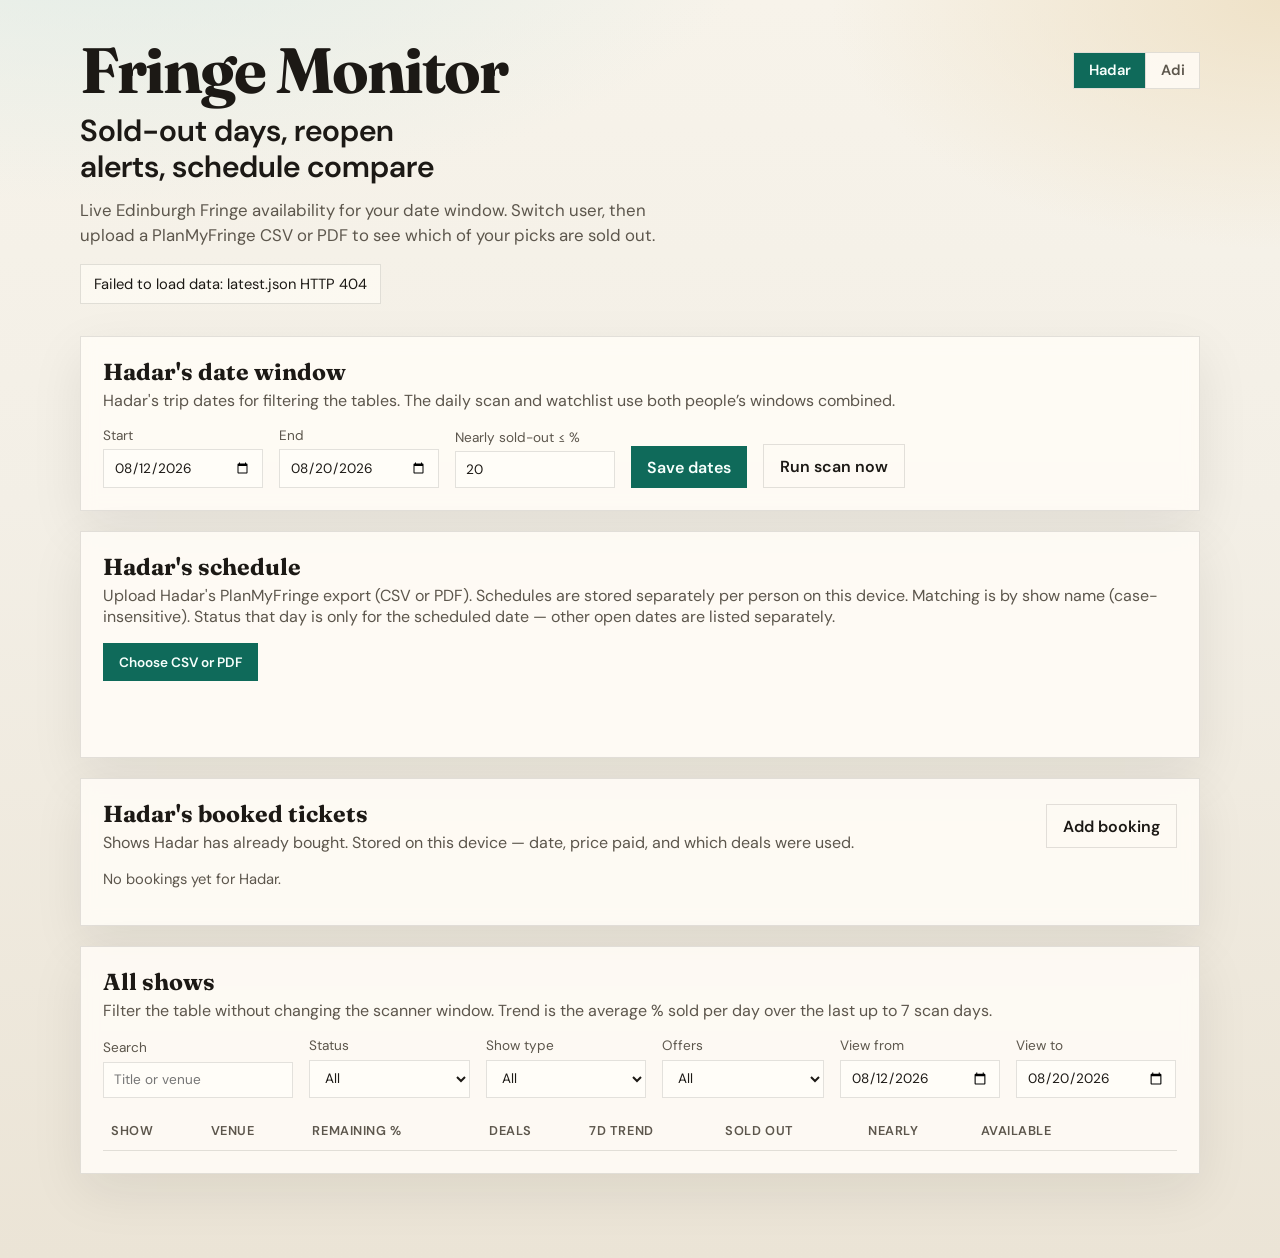
==== frontend/index.html @ 02b93731 "Support PlanMyFringe PDF schedule upload alongside CSV The schedule compare section now accepts the " ====
<!DOCTYPE html>
<html lang="en">
  <head>
    <meta charset="utf-8" />
    <meta name="viewport" content="width=device-width, initial-scale=1" />
    <title>Fringe Monitor</title>
    <link rel="preconnect" href="https://fonts.googleapis.com" />
    <link rel="preconnect" href="https://fonts.gstatic.com" crossorigin />
    <link
      href="https://fonts.googleapis.com/css2?family=DM+Sans:ital,opsz,wght@0,9..40,400;0,9..40,600;0,9..40,700;1,9..40,400&family=Fraunces:opsz,wght@9..144,600;9..144,700&display=swap"
      rel="stylesheet"
    />
    <link rel="stylesheet" href="./styles.css" />
    <script src="./config.js"></script>
  </head>
  <body>
    <div class="page">
      <header class="hero">
        <div class="hero-top">
          <p class="brand">Fringe Monitor</p>
          <div class="user-switcher" role="group" aria-label="Active user">
            <button type="button" class="user-btn" data-user="hadar" aria-pressed="true">Hadar</button>
            <button type="button" class="user-btn" data-user="adi" aria-pressed="false">Adi</button>
          </div>
        </div>
        <h1>Sold-out days, reopen alerts, schedule compare</h1>
        <p class="lede">
          Live Edinburgh Fringe availability for your date window. Switch user, then upload a PlanMyFringe CSV or PDF to see which of your picks are sold out.
        </p>
        <div class="meta" id="meta">Loading latest scan…</div>
      </header>

      <section class="panel" aria-labelledby="dates-heading">
        <div class="panel-head">
          <h2 id="dates-heading">Date window</h2>
          <p id="dates-lede">Your personal trip dates for filtering. The daily scan covers both people’s windows combined.</p>
        </div>
        <form id="config-form" class="config-form">
          <label>
            Start
            <input type="date" id="start-date" required />
          </label>
          <label>
            End
            <input type="date" id="end-date" required />
          </label>
          <label>
            Nearly sold-out ≤ %
            <input type="number" id="nearly-threshold" min="1" max="100" value="20" />
          </label>
          <button type="submit">Save dates</button>
          <button type="button" id="run-scan-btn" class="btn-secondary">Run scan now</button>
          <span id="config-status" class="status" role="status"></span>
          <span id="scan-status" class="status" role="status"></span>
        </form>
      </section>

      <dialog id="scan-confirm" class="confirm-dialog">
        <form method="dialog" class="confirm-dialog-form">
          <h3>Run a full scan?</h3>
          <p>
            This kicks off a full programme scan on AWS (~a few minutes, thousands of shows).
            It costs real money (Lambda + API usage). Don’t run it unless you need fresh data
            before the next daily scan.
          </p>
          <label class="confirm-check">
            <input type="checkbox" id="scan-cost-ack" />
            I understand this will cost money to run
          </label>
          <div class="confirm-actions">
            <button type="submit" value="cancel" class="btn-secondary">Cancel</button>
            <button type="submit" value="confirm" id="scan-confirm-ok" disabled>Run scan</button>
          </div>
        </form>
      </dialog>

      <section class="panel" aria-labelledby="compare-heading">
        <div class="panel-head">
          <h2 id="compare-heading">Compare schedule</h2>
          <p id="compare-lede">Upload a PlanMyFringe export — CSV or PDF. Each person keeps their own schedule on this device. Matching is by show name (case-insensitive). Status that day is only for your scheduled date — other open dates are listed separately.</p>
        </div>
        <label class="file-label">
          <input type="file" id="csv-input" accept=".csv,.pdf,text/csv,application/pdf" />
          Choose CSV or PDF
        </label>
        <div id="csv-status" class="status"></div>
        <div id="compare-summary" class="status"></div>
        <div class="table-wrap">
          <table id="compare-table" hidden>
            <thead>
              <tr>
                <th>Date</th>
                <th>Show</th>
                <th>Status that day</th>
                <th>Remaining</th>
                <th>Deals</th>
                <th>Sold out</th>
                <th>Nearly</th>
                <th>Available</th>
                <th>Link</th>
                <th></th>
              </tr>
            </thead>
            <tbody></tbody>
          </table>
        </div>
      </section>

      <section class="panel" aria-labelledby="booked-heading">
        <div class="panel-head">
          <div class="panel-head-row">
            <div>
              <h2 id="booked-heading">Booked tickets</h2>
              <p id="booked-lede">Shows you’ve already bought. Stored on this device per person — date, price paid, and which deals you used.</p>
            </div>
            <button type="button" id="add-booking-btn" class="btn-secondary">Add booking</button>
          </div>
        </div>
        <div id="booked-summary" class="status"></div>
        <div class="table-wrap">
          <table id="booked-table" hidden>
            <thead>
              <tr>
                <th>Date</th>
                <th>Show</th>
                <th>Price</th>
                <th>Deals used</th>
                <th></th>
              </tr>
            </thead>
            <tbody></tbody>
          </table>
        </div>
      </section>

      <dialog id="booking-dialog" class="confirm-dialog booking-dialog">
        <form method="dialog" id="booking-form" class="confirm-dialog-form">
          <h3 id="booking-dialog-title">Book a show</h3>
          <input type="hidden" id="booking-id" value="" />
          <label>
            Show
            <input type="text" id="booking-show" list="booking-show-list" required placeholder="Show title" autocomplete="off" />
            <datalist id="booking-show-list"></datalist>
          </label>
          <label>
            Date
            <input type="date" id="booking-date" required />
          </label>
          <label>
            Price paid (£)
            <input type="number" id="booking-price" min="0" step="0.01" required placeholder="0.00" />
          </label>
          <fieldset class="deal-fieldset">
            <legend>Deals used</legend>
            <div id="booking-deals" class="deal-checks"></div>
            <p class="field-hint">Tick any deals you used for this booking. Options update when you pick a show and date.</p>
          </fieldset>
          <label>
            Notes <span class="optional">(optional)</span>
            <input type="text" id="booking-notes" placeholder="e.g. 2 tickets, stalls" />
          </label>
          <div class="confirm-actions">
            <button type="submit" value="cancel" formnovalidate class="btn-secondary">Cancel</button>
            <button type="submit" value="save" id="booking-save">Save booking</button>
          </div>
        </form>
      </dialog>

      <section class="panel" aria-labelledby="shows-heading">
        <div class="panel-head">
          <h2 id="shows-heading">All shows</h2>
          <p>Filter the table without changing the scanner window. Trend is the average % sold per day over the last up to 7 scan days.</p>
        </div>
        <div class="filters">
          <label>
            Search
            <input type="search" id="show-search" placeholder="Title or venue" />
          </label>
          <label>
            Status
            <select id="status-filter">
              <option value="all">All</option>
              <option value="sold_out">Any sold out</option>
              <option value="nearly_sold_out">Any over 75% sold</option>
              <option value="available">Fully available</option>
            </select>
          </label>
          <label>
            Show type
            <select id="genre-filter">
              <option value="all">All</option>
            </select>
          </label>
          <label>
            Offers
            <select id="offer-filter">
              <option value="all">All</option>
              <option value="any">Any offer</option>
              <option value="fringe-friends">Fringe Friends (1+1)</option>
              <option value="love-the-fringe">Love the Fringe</option>
              <option value="2for1">2 for 1</option>
              <option value="20-OFF">20% OFF</option>
              <option value="5-ticket">£5 Ticket</option>
              <option value="8-ticket">£8 Ticket</option>
              <option value="50-off">50% OFF</option>
            </select>
          </label>
          <label>
            View from
            <input type="date" id="view-start" />
          </label>
          <label>
            View to
            <input type="date" id="view-end" />
          </label>
        </div>
        <div class="table-wrap">
          <table id="shows-table">
            <thead>
              <tr>
                <th>Show</th>
                <th>Venue</th>
                <th>Remaining %</th>
                <th title="Ticket deals on each date (Fringe Friends, Love the Fringe, 2 for 1, …)">Deals</th>
                <th title="Average daily % sold over the last up to 7 scan days">7d trend</th>
                <th>Sold out</th>
                <th>Nearly</th>
                <th>Available</th>
                <th></th>
                <th></th>
              </tr>
            </thead>
            <tbody></tbody>
          </table>
        </div>
      </section>
    </div>
    <script src="./app.js"></script>
  </body>
</html>
---- frontend/styles.css ----
:root {
  --ink: #1c1915;
  --muted: #5c564c;
  --paper: #f3efe6;
  --panel: rgba(255, 252, 246, 0.88);
  --line: rgba(28, 25, 21, 0.12);
  --accent: #0f6a5a;
  --accent-soft: #d7efe9;
  --warn: #8a4b12;
  --danger: #8b2430;
  --danger-soft: #f5d7db;
  --ok: #1f6b3a;
  --shadow: 0 18px 50px rgba(28, 25, 21, 0.08);
  --font-display: "Fraunces", Georgia, serif;
  --font-body: "DM Sans", sans-serif;
}

* {
  box-sizing: border-box;
}

body {
  margin: 0;
  color: var(--ink);
  font-family: var(--font-body);
  background:
    radial-gradient(1200px 600px at 10% -10%, #dfece7 0%, transparent 55%),
    radial-gradient(900px 500px at 100% 0%, #efe2c8 0%, transparent 50%),
    linear-gradient(180deg, #f7f3ea 0%, var(--paper) 40%, #ebe4d6 100%);
  min-height: 100vh;
}

.page {
  width: min(1120px, calc(100% - 2rem));
  margin: 0 auto;
  padding: 2.5rem 0 4rem;
}

.hero {
  margin-bottom: 2rem;
}

.hero-top {
  display: flex;
  flex-wrap: wrap;
  align-items: flex-start;
  justify-content: space-between;
  gap: 0.85rem 1.25rem;
  margin-bottom: 0.75rem;
}

.brand {
  margin: 0;
  font-family: var(--font-display);
  font-size: clamp(2.4rem, 6vw, 4rem);
  font-weight: 700;
  letter-spacing: -0.03em;
  line-height: 0.95;
}

.user-switcher {
  display: inline-flex;
  border: 1px solid var(--line);
  background: rgba(255, 252, 246, 0.85);
  align-self: center;
}

.user-btn {
  appearance: none;
  border: none;
  background: transparent;
  color: var(--muted);
  padding: 0.45rem 0.9rem;
  cursor: pointer;
  font-weight: 600;
  font-size: 0.92rem;
}

.user-btn + .user-btn {
  border-left: 1px solid var(--line);
}

.user-btn:hover {
  filter: none;
  color: var(--ink);
  background: rgba(15, 106, 90, 0.06);
}

.user-btn[aria-pressed="true"] {
  background: var(--accent);
  color: #f7fffc;
}

.user-btn[aria-pressed="true"]:hover {
  filter: brightness(1.05);
  color: #f7fffc;
}

.hero h1 {
  margin: 0 0 0.75rem;
  max-width: 18ch;
  font-size: clamp(1.35rem, 2.6vw, 1.9rem);
  font-weight: 600;
  line-height: 1.2;
}

.lede {
  margin: 0 0 1rem;
  max-width: 52ch;
  color: var(--muted);
  font-size: 1.05rem;
  line-height: 1.5;
}

.meta {
  display: inline-flex;
  gap: 0.75rem;
  flex-wrap: wrap;
  padding: 0.55rem 0.8rem;
  border: 1px solid var(--line);
  background: rgba(255, 252, 246, 0.7);
  font-size: 0.92rem;
}

.panel {
  background: var(--panel);
  border: 1px solid var(--line);
  box-shadow: var(--shadow);
  padding: 1.25rem 1.35rem 1.4rem;
  margin-bottom: 1.25rem;
  backdrop-filter: blur(8px);
}

.panel-head h2 {
  margin: 0 0 0.25rem;
  font-family: var(--font-display);
  font-size: 1.45rem;
}

.panel-head p {
  margin: 0 0 1rem;
  color: var(--muted);
}

.panel-head-row {
  display: flex;
  flex-wrap: wrap;
  align-items: flex-start;
  justify-content: space-between;
  gap: 0.75rem 1rem;
  margin-bottom: 1rem;
}

.panel-head-row .panel-head,
.panel-head-row > div {
  min-width: 0;
  flex: 1 1 16rem;
}

.panel-head-row > button {
  flex: 0 0 auto;
  align-self: center;
}

.panel-head-row p {
  margin-bottom: 0;
}

.config-form,
.filters {
  display: flex;
  flex-wrap: wrap;
  gap: 0.85rem 1rem;
  align-items: end;
}

label {
  display: grid;
  gap: 0.35rem;
  font-size: 0.85rem;
  color: var(--muted);
}

input,
select,
button {
  font: inherit;
}

input,
select {
  min-width: 10rem;
  padding: 0.55rem 0.65rem;
  border: 1px solid var(--line);
  background: #fffdf8;
  color: var(--ink);
}

button,
.file-label {
  appearance: none;
  border: none;
  background: var(--accent);
  color: #f7fffc;
  padding: 0.65rem 1rem;
  cursor: pointer;
  font-weight: 600;
}

button:hover,
.file-label:hover {
  filter: brightness(1.05);
}

button:disabled,
button:disabled:hover {
  opacity: 0.45;
  filter: none;
  cursor: not-allowed;
}

.btn-secondary {
  background: transparent;
  color: var(--ink);
  border: 1px solid var(--line);
}

.btn-secondary:hover {
  filter: none;
  background: rgba(15, 106, 90, 0.08);
}

.confirm-dialog {
  border: 1px solid var(--line);
  background: #fffdf8;
  color: var(--ink);
  padding: 0;
  max-width: min(28rem, calc(100vw - 2rem));
  box-shadow: var(--shadow);
}

.confirm-dialog::backdrop {
  background: rgba(28, 25, 21, 0.45);
}

.confirm-dialog-form {
  display: grid;
  gap: 0.85rem;
  padding: 1.25rem 1.35rem 1.35rem;
}

.confirm-dialog h3 {
  margin: 0;
  font-family: var(--font-display);
  font-size: 1.35rem;
}

.confirm-dialog p {
  margin: 0;
  color: var(--muted);
  line-height: 1.45;
}

.confirm-check {
  display: flex;
  align-items: flex-start;
  gap: 0.55rem;
  color: var(--ink);
  font-size: 0.95rem;
}

.confirm-check input {
  min-width: 0;
  width: auto;
  margin-top: 0.2rem;
}

.confirm-actions {
  display: flex;
  flex-wrap: wrap;
  gap: 0.65rem;
  justify-content: flex-end;
  margin-top: 0.25rem;
}

.booking-dialog {
  max-width: min(26rem, calc(100vw - 2rem));
}

.booking-dialog .confirm-dialog-form {
  gap: 0.75rem;
}

.booking-dialog label {
  width: 100%;
}

.booking-dialog input[type="text"],
.booking-dialog input[type="date"],
.booking-dialog input[type="number"] {
  width: 100%;
  min-width: 0;
}

.optional {
  font-weight: 400;
  color: var(--muted);
}

.deal-fieldset {
  margin: 0;
  padding: 0.65rem 0.75rem 0.75rem;
  border: 1px solid var(--line);
  background: rgba(255, 253, 248, 0.6);
}

.deal-fieldset legend {
  padding: 0 0.25rem;
  font-size: 0.85rem;
  color: var(--muted);
}

.deal-checks {
  display: flex;
  flex-wrap: wrap;
  gap: 0.45rem 0.75rem;
}

.deal-check {
  display: inline-flex;
  align-items: center;
  gap: 0.35rem;
  margin: 0;
  color: var(--ink);
  font-size: 0.9rem;
  cursor: pointer;
}

.deal-check input {
  min-width: 0;
  width: auto;
  margin: 0;
}

.field-hint {
  margin: 0.55rem 0 0;
  color: var(--muted);
  font-size: 0.82rem;
  line-height: 1.35;
}

.btn-link {
  appearance: none;
  border: none;
  background: transparent;
  color: var(--accent);
  padding: 0;
  margin: 0;
  cursor: pointer;
  font: inherit;
  font-weight: 600;
  text-decoration: underline;
  text-underline-offset: 0.12em;
}

.btn-link:hover {
  filter: brightness(0.9);
}

.btn-link.danger {
  color: var(--danger);
}

.btn-row {
  display: inline-flex;
  flex-wrap: wrap;
  gap: 0.55rem 0.75rem;
  align-items: center;
}

.pill.booked {
  background: #e4ebe8;
  color: var(--accent);
}

.booked-price {
  font-variant-numeric: tabular-nums;
  font-weight: 600;
  white-space: nowrap;
}

.booked-empty {
  color: var(--muted);
  font-size: 0.92rem;
}

.file-label {
  display: inline-block;
  width: fit-content;
}

.file-label input {
  display: none;
}

.status {
  min-height: 1.25rem;
  color: var(--muted);
  font-size: 0.92rem;
  align-self: center;
}

.table-wrap {
  overflow-x: auto;
  margin-top: 0.85rem;
}

table {
  width: 100%;
  border-collapse: collapse;
  font-size: 0.92rem;
}

th,
td {
  text-align: left;
  padding: 0.65rem 0.55rem;
  border-bottom: 1px solid var(--line);
  vertical-align: top;
}

th {
  color: var(--muted);
  font-weight: 600;
  font-size: 0.8rem;
  text-transform: uppercase;
  letter-spacing: 0.04em;
}

a {
  color: var(--accent);
}

.pill {
  display: inline-block;
  padding: 0.15rem 0.45rem;
  font-size: 0.8rem;
  font-weight: 600;
}

.pill.sold_out {
  background: var(--danger-soft);
  color: var(--danger);
}

.pill.nearly_sold_out {
  background: #f3e2c8;
  color: var(--warn);
}

.pill.available {
  background: var(--accent-soft);
  color: var(--ok);
}

.pill.unknown {
  background: #ece7dc;
  color: var(--muted);
}

.dates {
  max-width: 18rem;
  color: var(--muted);
  font-size: 0.85rem;
}

.remaining {
  max-width: 22rem;
  font-size: 0.82rem;
  line-height: 1.55;
}

.rem {
  display: inline-block;
  margin: 0 0.35rem 0.25rem 0;
  padding: 0.1rem 0.4rem;
  white-space: nowrap;
  font-variant-numeric: tabular-nums;
  font-weight: 600;
}

.rem.sold_out {
  background: var(--danger-soft);
  color: var(--danger);
}

.rem.nearly_sold_out {
  background: #f3e2c8;
  color: var(--warn);
}

.rem.available {
  background: var(--accent-soft);
  color: var(--ok);
}

.rem.unknown {
  background: #ece7dc;
  color: var(--muted);
}

.rem .rem-count {
  margin-left: 0.2rem;
  font-size: 0.78em;
  font-weight: 700;
  opacity: 0.75;
}

.deals {
  max-width: 18rem;
  font-size: 0.82rem;
  line-height: 1.55;
}

.deal {
  display: inline-flex;
  align-items: center;
  flex-wrap: wrap;
  gap: 0.2rem;
  margin: 0 0.35rem 0.25rem 0;
  padding: 0.1rem 0.35rem;
  background: rgba(15, 106, 90, 0.08);
  border: 1px solid rgba(15, 106, 90, 0.18);
  white-space: nowrap;
}

.deal-date {
  font-weight: 600;
  font-variant-numeric: tabular-nums;
  color: var(--ink);
}

.deal-tag {
  font-size: 0.78em;
  font-weight: 700;
  letter-spacing: 0.02em;
  color: var(--accent);
}

.rem-group {
  display: inline-block;
  vertical-align: top;
  margin: 0 0.35rem 0.25rem 0;
}

.rem-group > summary {
  display: inline-block;
  margin: 0;
  list-style: none;
  cursor: pointer;
  user-select: none;
}

.rem-group > summary::-webkit-details-marker {
  display: none;
}

.rem-group > summary::after {
  content: "▾";
  margin-left: 0.25rem;
  font-size: 0.7em;
  opacity: 0.65;
}

.rem-group[open] > summary::after {
  content: "▴";
}

.rem-perfs {
  display: flex;
  flex-direction: column;
  align-items: flex-start;
  gap: 0.15rem;
  margin: 0.25rem 0 0.35rem;
  padding-left: 0.15rem;
}

.rem-perfs .rem {
  margin: 0;
}

.th-hint {
  font-weight: 500;
  color: var(--muted);
  font-size: 0.85em;
}

.trend-cell {
  white-space: nowrap;
  font-variant-numeric: tabular-nums;
}

.trend {
  display: inline-flex;
  align-items: center;
  gap: 0.35rem;
  font-size: 0.85rem;
  font-weight: 600;
}

.trend.muted {
  color: var(--muted);
  font-weight: 500;
}

.trend.up {
  color: var(--danger);
}

.trend.down {
  color: var(--ok);
}

.trend.flat {
  color: var(--muted);
}

.trend-spark {
  display: block;
  flex: 0 0 auto;
}

.trend-val {
  white-space: nowrap;
}

@media (max-width: 720px) {
  .page {
    width: min(100% - 1.25rem, 1120px);
    padding-top: 1.5rem;
  }

  input,
  select {
    min-width: 0;
    width: 100%;
  }

  .config-form label,
  .filters label {
    width: 100%;
  }
}
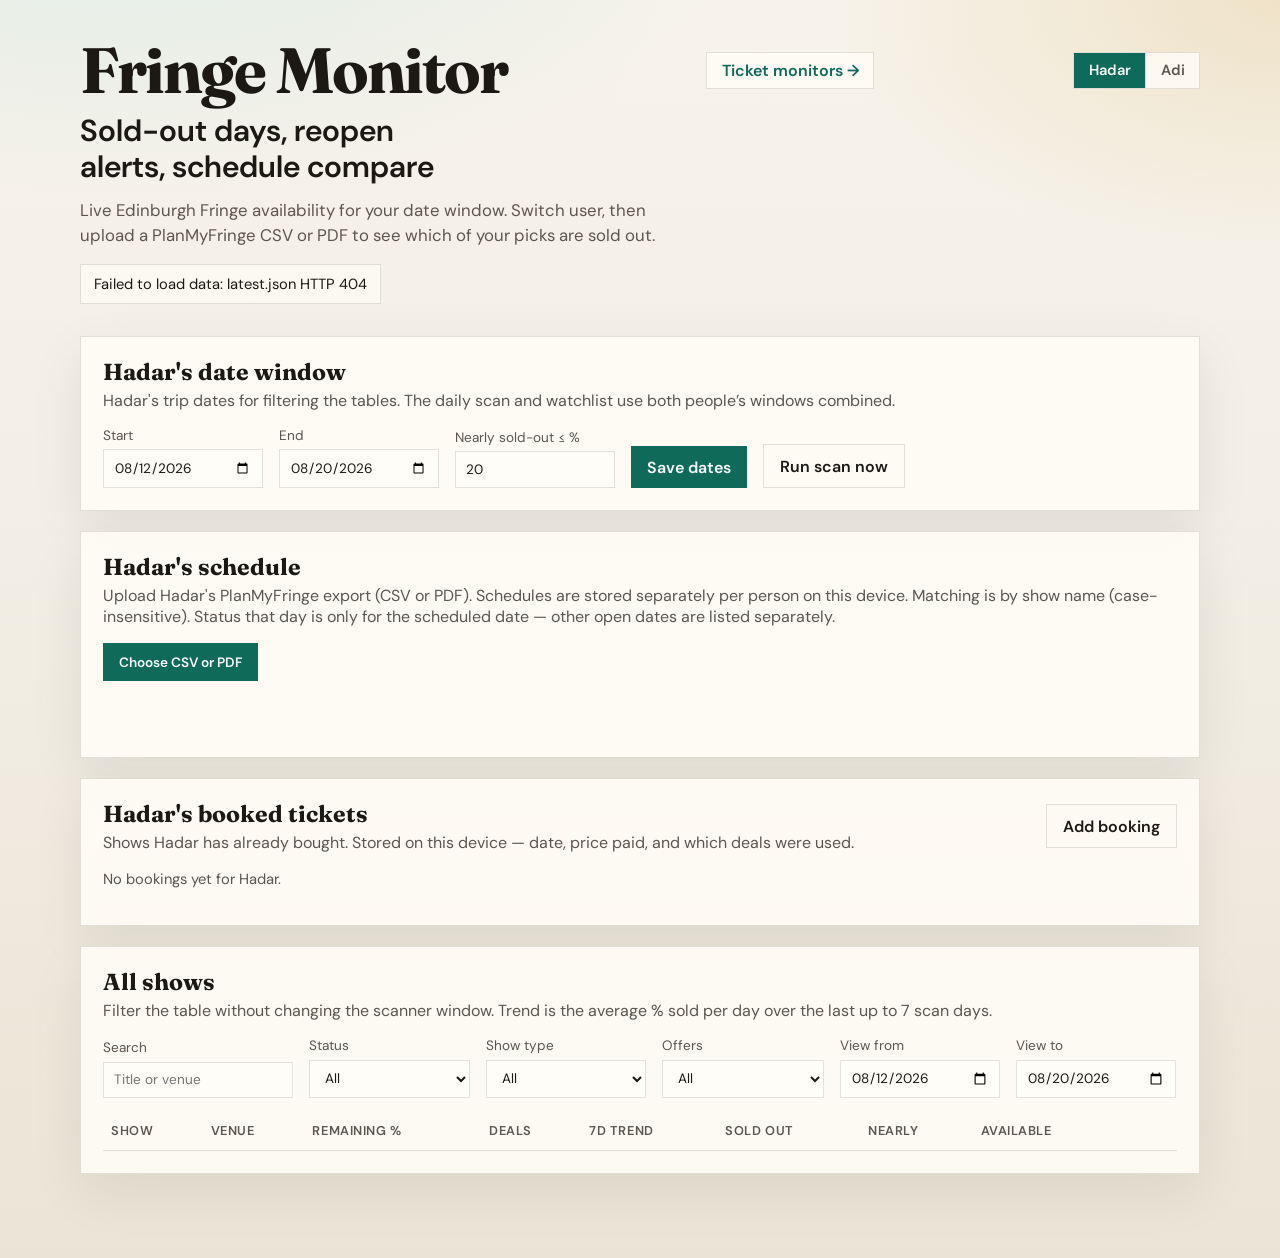
==== commit 5736daee: "Add show monitors: date-range availability alerts + optional basket hold - fringe_lib/monitors.py: M" ====
--- a/frontend/index.html
+++ b/frontend/index.html
@@ -18,6 +18,7 @@
       <header class="hero">
         <div class="hero-top">
           <p class="brand">Fringe Monitor</p>
+          <a class="back-link" href="./monitors.html">Ticket monitors →</a>
           <div class="user-switcher" role="group" aria-label="Active user">
             <button type="button" class="user-btn" data-user="hadar" aria-pressed="true">Hadar</button>
             <button type="button" class="user-btn" data-user="adi" aria-pressed="false">Adi</button>
--- a/frontend/styles.css
+++ b/frontend/styles.css
@@ -651,3 +651,43 @@
     width: 100%;
   }
 }
+
+/* Ticket monitors page */
+.back-link {
+  align-self: center;
+  color: var(--accent);
+  font-weight: 600;
+  text-decoration: none;
+  border: 1px solid var(--line);
+  background: rgba(255, 252, 246, 0.85);
+  padding: 0.45rem 0.9rem;
+}
+
+.back-link:hover {
+  background: rgba(15, 106, 90, 0.06);
+}
+
+.creds-banner {
+  border: 1px solid var(--warn);
+  background: #f3e2c8;
+  color: var(--warn);
+  padding: 0.7rem 0.9rem;
+  margin-bottom: 1.25rem;
+  font-size: 0.95rem;
+}
+
+.monitor-show-label {
+  min-width: 18rem;
+  flex: 1 1 18rem;
+}
+
+.hold-check {
+  flex-direction: row !important;
+  align-items: center;
+  gap: 0.45rem;
+  font-weight: 600;
+}
+
+.monitor-paused {
+  opacity: 0.55;
+}
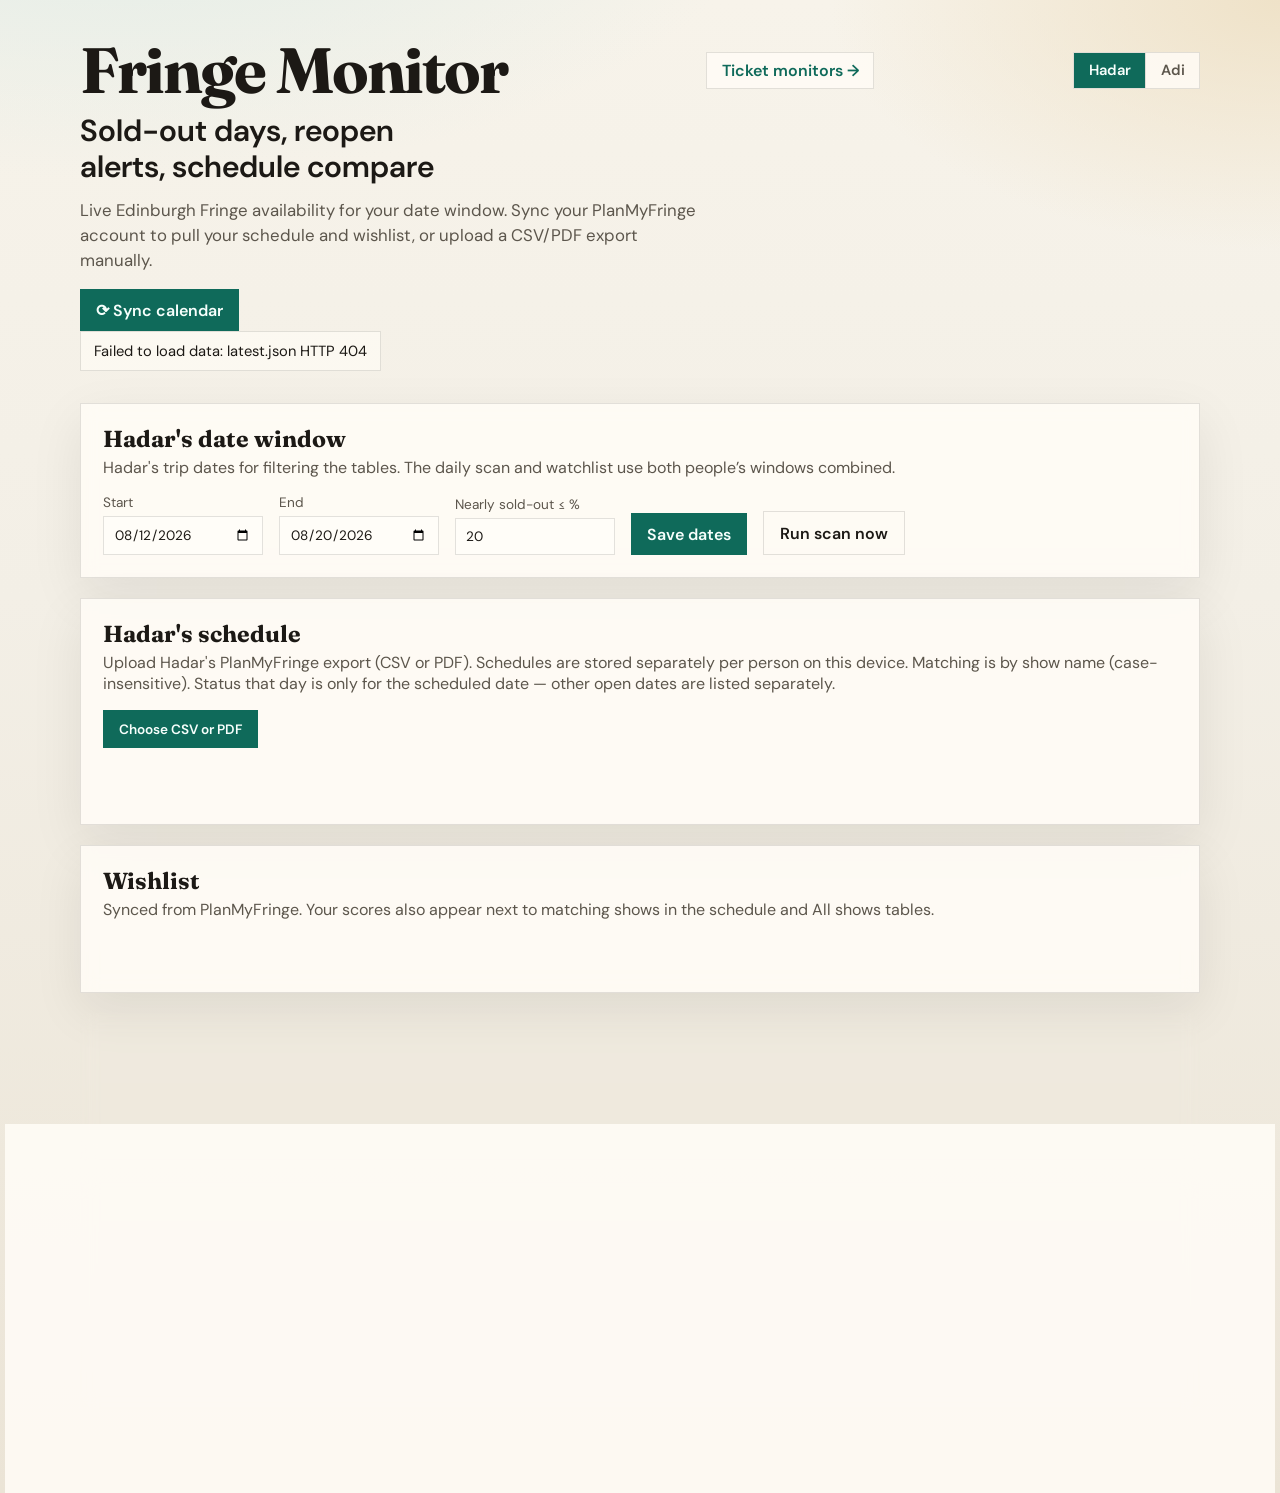
==== commit 40baf885: "Add "Monitor" button to dashboard show lists (All shows + CSV compare) Both tables previously only o" ====
--- a/frontend/index.html
+++ b/frontend/index.html
@@ -26,8 +26,12 @@
         </div>
         <h1>Sold-out days, reopen alerts, schedule compare</h1>
         <p class="lede">
-          Live Edinburgh Fringe availability for your date window. Switch user, then upload a PlanMyFringe CSV or PDF to see which of your picks are sold out.
+          Live Edinburgh Fringe availability for your date window. Sync your PlanMyFringe account to pull your schedule and wishlist, or upload a CSV/PDF export manually.
         </p>
+        <div class="hero-actions">
+          <button type="button" id="sync-planner-btn" class="sync-btn">⟳ Sync calendar</button>
+          <span id="sync-status" class="status" role="status"></span>
+        </div>
         <div class="meta" id="meta">Loading latest scan…</div>
       </header>
 
@@ -107,6 +111,29 @@
         </div>
       </section>
 
+      <section class="panel" aria-labelledby="wishlist-heading">
+        <div class="panel-head">
+          <h2 id="wishlist-heading">Wishlist</h2>
+          <p id="wishlist-lede">Synced from PlanMyFringe. Your scores also appear next to matching shows in the schedule and All shows tables.</p>
+        </div>
+        <div id="wishlist-summary" class="status"></div>
+        <div class="table-wrap">
+          <table id="wishlist-table" hidden>
+            <thead>
+              <tr>
+                <th>Score</th>
+                <th>Show</th>
+                <th>Venue</th>
+                <th>Sold out</th>
+                <th>Available</th>
+                <th>Link</th>
+              </tr>
+            </thead>
+            <tbody></tbody>
+          </table>
+        </div>
+      </section>
+
       <section class="panel" aria-labelledby="booked-heading">
         <div class="panel-head">
           <div class="panel-head-row">
@@ -133,6 +160,41 @@
           </table>
         </div>
       </section>
+
+      <dialog id="monitor-dialog" class="confirm-dialog booking-dialog">
+        <form method="dialog" id="quick-monitor-form" class="confirm-dialog-form">
+          <h3 id="monitor-dialog-title">Monitor a show</h3>
+          <p class="field-hint" id="monitor-dialog-show"></p>
+          <input type="hidden" id="quick-monitor-slug" value="" />
+          <input type="hidden" id="quick-monitor-title" value="" />
+          <input type="hidden" id="quick-monitor-url" value="" />
+          <label>
+            From
+            <input type="date" id="quick-monitor-start" required />
+          </label>
+          <label>
+            To
+            <input type="date" id="quick-monitor-end" required />
+          </label>
+          <label>
+            Tickets
+            <input type="number" id="quick-monitor-qty" min="1" max="6" value="2" />
+          </label>
+          <label class="hold-check">
+            <input type="checkbox" id="quick-monitor-hold" />
+            Hold tickets in basket when they open
+          </label>
+          <p class="field-hint">
+            You’ll get an email when any performance in this range becomes buyable.
+            Manage monitors on the <a href="./monitors.html">Ticket monitors</a> page.
+          </p>
+          <div class="confirm-actions">
+            <button type="submit" value="cancel" formnovalidate class="btn-secondary">Cancel</button>
+            <button type="submit" value="save" id="quick-monitor-save">Start monitoring</button>
+          </div>
+          <span id="quick-monitor-status" class="status" role="status"></span>
+        </form>
+      </dialog>
 
       <dialog id="booking-dialog" class="confirm-dialog booking-dialog">
         <form method="dialog" id="booking-form" class="confirm-dialog-form">
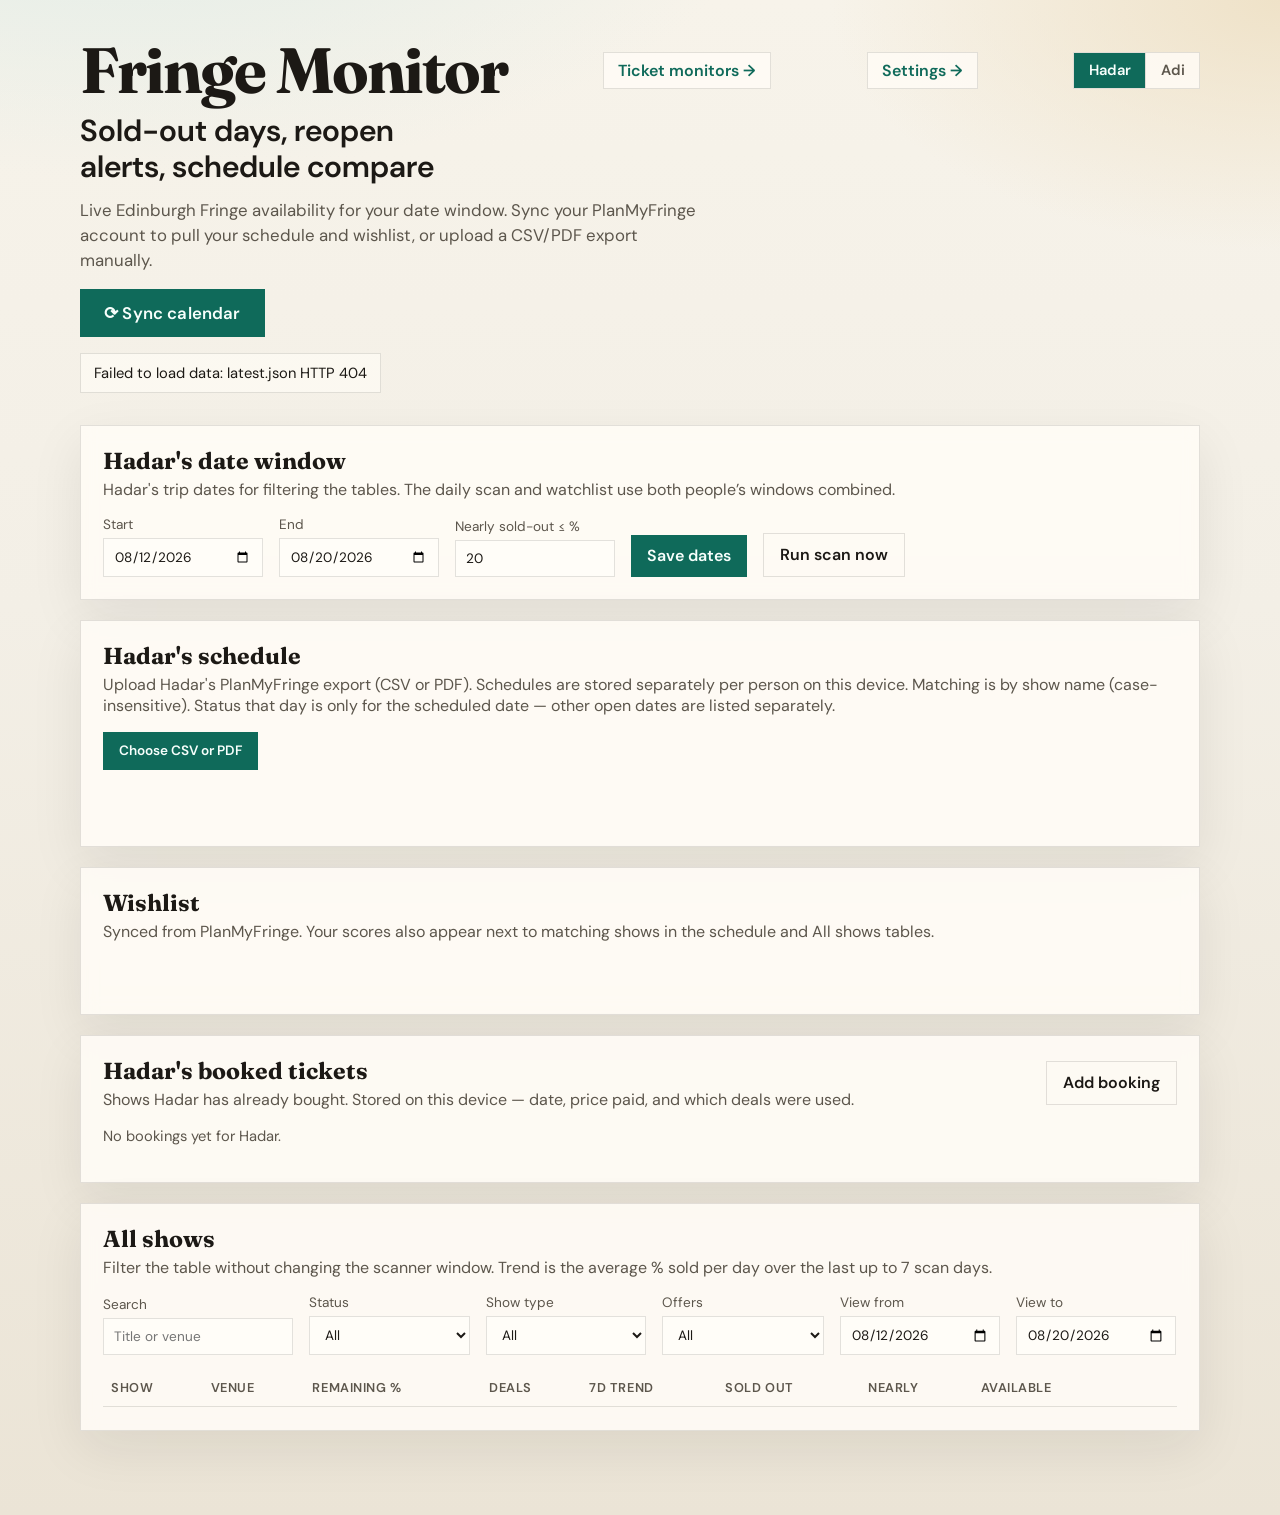
==== commit 9365b1c3: "Add PlanMyFringe account sync: schedule/wishlist import, scores, settings page - fringe_lib/planmyfr" ====
--- a/frontend/index.html
+++ b/frontend/index.html
@@ -19,6 +19,7 @@
         <div class="hero-top">
           <p class="brand">Fringe Monitor</p>
           <a class="back-link" href="./monitors.html">Ticket monitors →</a>
+          <a class="back-link" href="./settings.html">Settings →</a>
           <div class="user-switcher" role="group" aria-label="Active user">
             <button type="button" class="user-btn" data-user="hadar" aria-pressed="true">Hadar</button>
             <button type="button" class="user-btn" data-user="adi" aria-pressed="false">Adi</button>
@@ -95,6 +96,7 @@
             <thead>
               <tr>
                 <th>Date</th>
+                <th>Time</th>
                 <th>Show</th>
                 <th>Status that day</th>
                 <th>Remaining</th>
--- a/frontend/styles.css
+++ b/frontend/styles.css
@@ -112,6 +112,25 @@
   line-height: 1.5;
 }
 
+.hero-actions {
+  display: flex;
+  align-items: center;
+  gap: 0.75rem;
+  flex-wrap: wrap;
+  margin: 0 0 1rem;
+}
+
+.sync-btn {
+  font-size: 1.05rem;
+  padding: 0.8rem 1.5rem;
+  letter-spacing: 0.01em;
+}
+
+.pill.score {
+  background: #efe6f7;
+  color: #6b3fa0;
+}
+
 .meta {
   display: inline-flex;
   gap: 0.75rem;
@@ -651,43 +670,43 @@
     width: 100%;
   }
 }
-
-/* Ticket monitors page */
-.back-link {
-  align-self: center;
-  color: var(--accent);
-  font-weight: 600;
-  text-decoration: none;
-  border: 1px solid var(--line);
-  background: rgba(255, 252, 246, 0.85);
-  padding: 0.45rem 0.9rem;
-}
-
-.back-link:hover {
-  background: rgba(15, 106, 90, 0.06);
-}
-
-.creds-banner {
-  border: 1px solid var(--warn);
-  background: #f3e2c8;
-  color: var(--warn);
-  padding: 0.7rem 0.9rem;
-  margin-bottom: 1.25rem;
-  font-size: 0.95rem;
-}
-
-.monitor-show-label {
-  min-width: 18rem;
-  flex: 1 1 18rem;
-}
-
-.hold-check {
-  flex-direction: row !important;
-  align-items: center;
-  gap: 0.45rem;
-  font-weight: 600;
-}
-
-.monitor-paused {
-  opacity: 0.55;
-}
+
+/* Ticket monitors page */
+.back-link {
+  align-self: center;
+  color: var(--accent);
+  font-weight: 600;
+  text-decoration: none;
+  border: 1px solid var(--line);
+  background: rgba(255, 252, 246, 0.85);
+  padding: 0.45rem 0.9rem;
+}
+
+.back-link:hover {
+  background: rgba(15, 106, 90, 0.06);
+}
+
+.creds-banner {
+  border: 1px solid var(--warn);
+  background: #f3e2c8;
+  color: var(--warn);
+  padding: 0.7rem 0.9rem;
+  margin-bottom: 1.25rem;
+  font-size: 0.95rem;
+}
+
+.monitor-show-label {
+  min-width: 18rem;
+  flex: 1 1 18rem;
+}
+
+.hold-check {
+  flex-direction: row !important;
+  align-items: center;
+  gap: 0.45rem;
+  font-weight: 600;
+}
+
+.monitor-paused {
+  opacity: 0.55;
+}
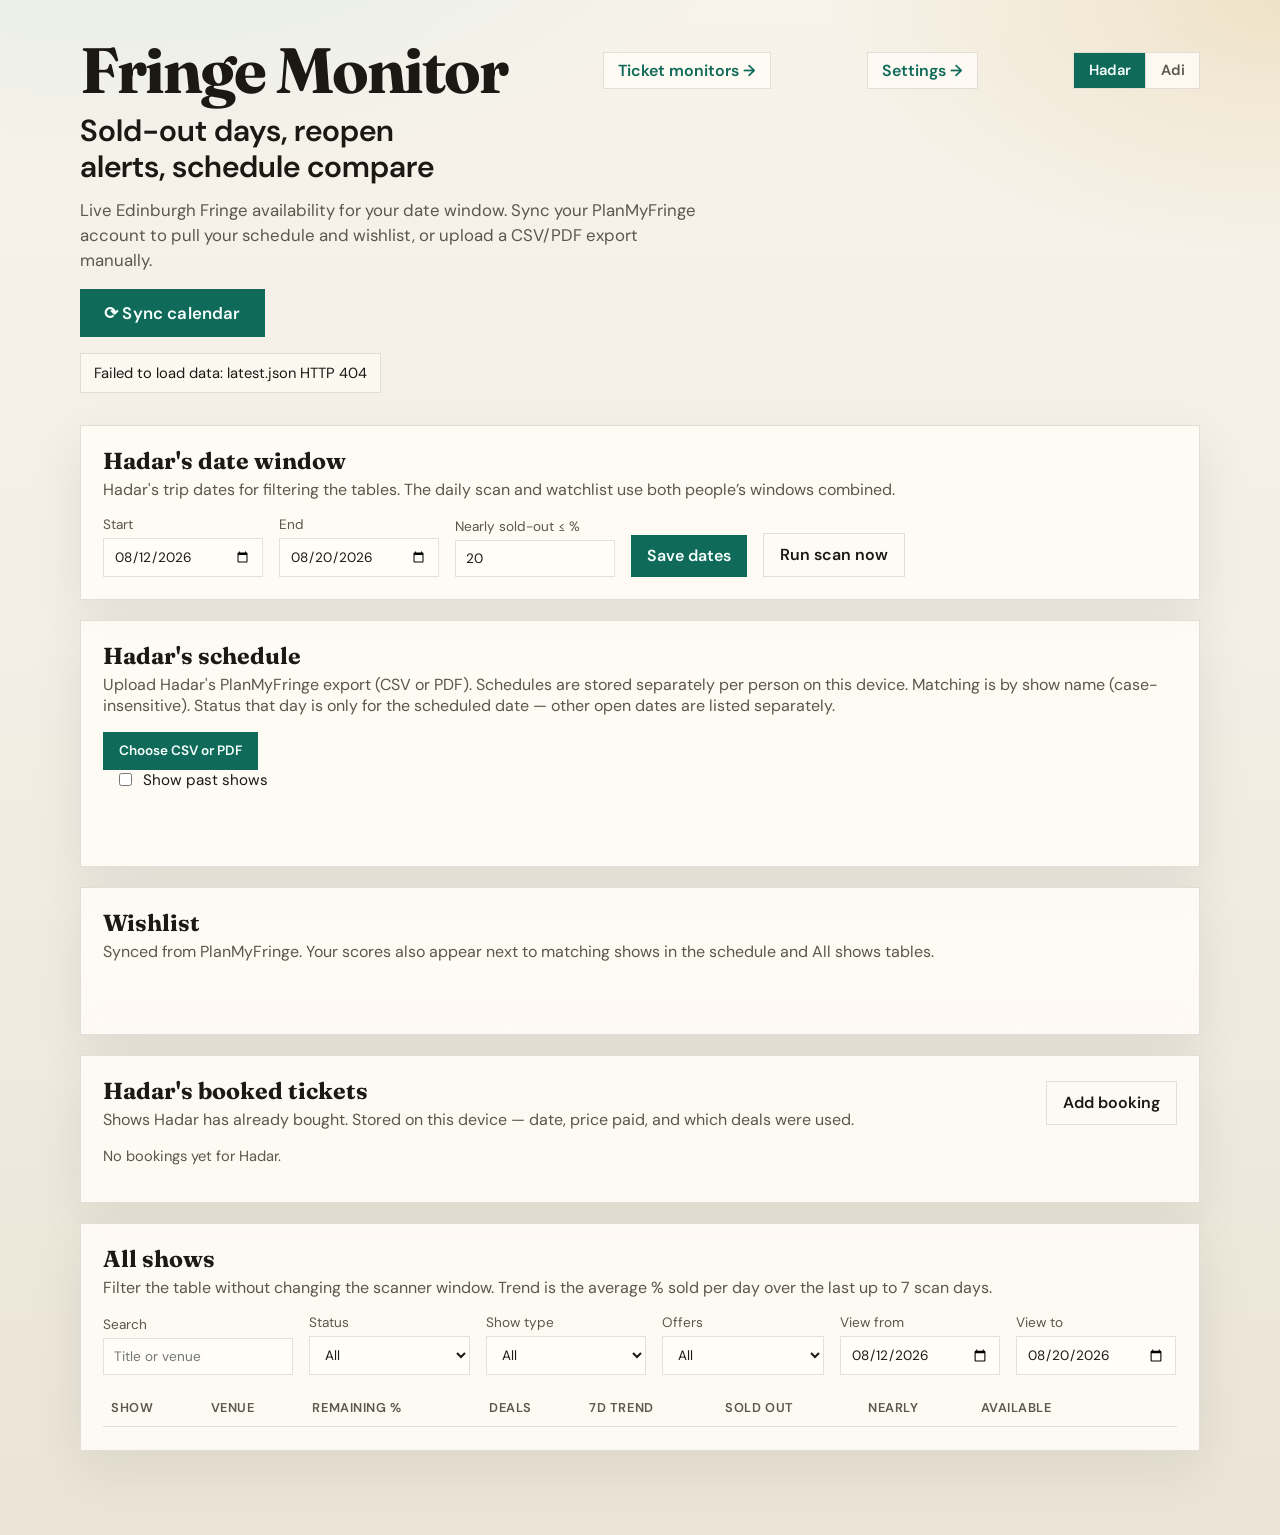
==== commit 527b5161: "Include past PlanMyFringe shows with a show/hide toggle - Scrape /CalendarList?includepast=Y so alre" ====
--- a/frontend/index.html
+++ b/frontend/index.html
@@ -89,6 +89,10 @@
           <input type="file" id="csv-input" accept=".csv,.pdf,text/csv,application/pdf" />
           Choose CSV or PDF
         </label>
+        <label class="confirm-check past-toggle">
+          <input type="checkbox" id="show-past-toggle" />
+          Show past shows
+        </label>
         <div id="csv-status" class="status"></div>
         <div id="compare-summary" class="status"></div>
         <div class="table-wrap">
--- a/frontend/styles.css
+++ b/frontend/styles.css
@@ -131,6 +131,19 @@
   color: #6b3fa0;
 }
 
+.past-toggle {
+  display: inline-flex;
+  align-items: center;
+  gap: 0.4rem;
+  margin-left: 0.75rem;
+  font-size: 0.92rem;
+  color: var(--muted);
+}
+
+tr.past-row td {
+  opacity: 0.55;
+}
+
 .meta {
   display: inline-flex;
   gap: 0.75rem;
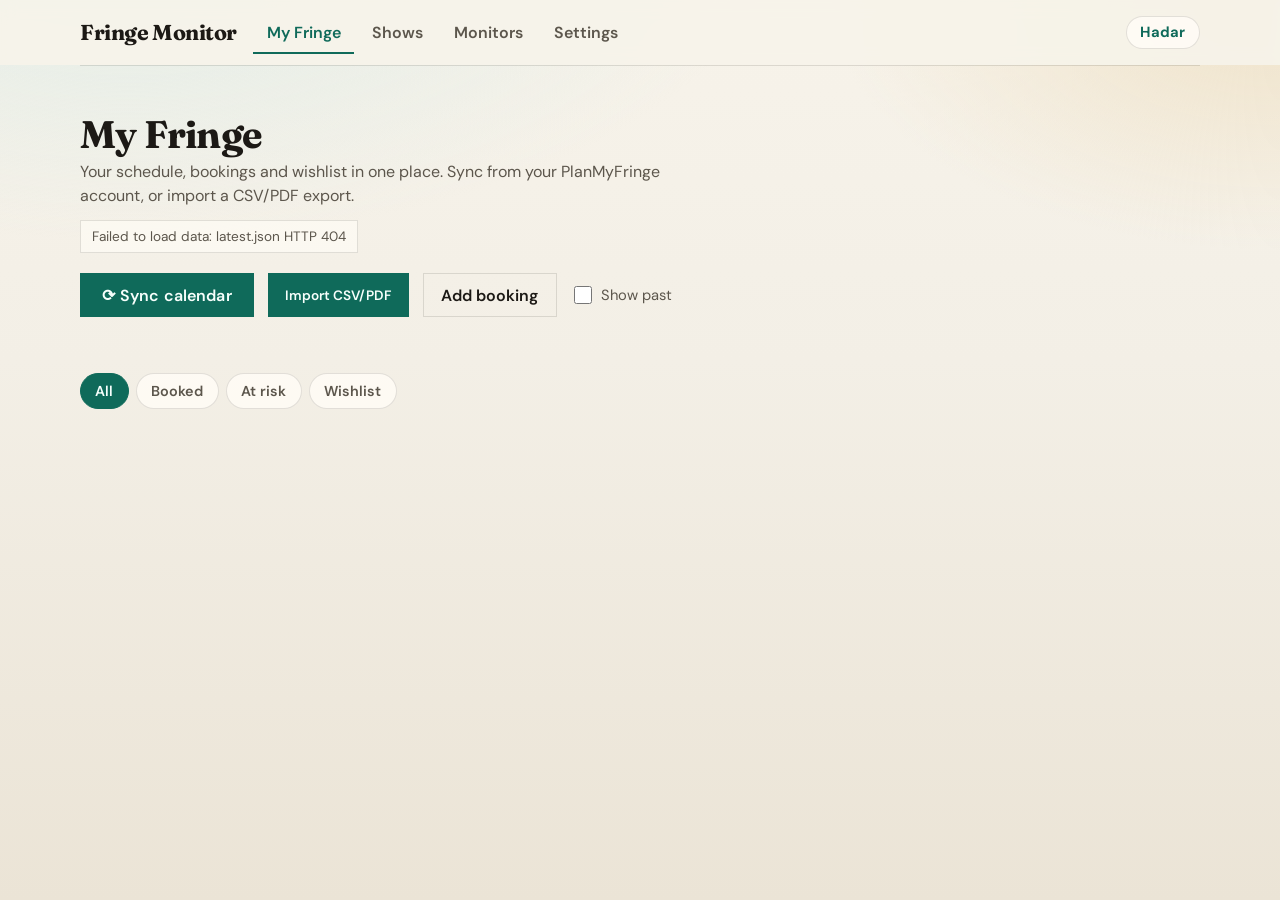
==== commit 9eb9343b: "Redesign UI: My Fringe itinerary, Shows browser, show detail pages, mobile-first nav Frontend restru" ====
--- a/frontend/index.html
+++ b/frontend/index.html
@@ -1,309 +1,63 @@
-<!DOCTYPE html>
-<html lang="en">
-  <head>
-    <meta charset="utf-8" />
-    <meta name="viewport" content="width=device-width, initial-scale=1" />
-    <title>Fringe Monitor</title>
-    <link rel="preconnect" href="https://fonts.googleapis.com" />
-    <link rel="preconnect" href="https://fonts.gstatic.com" crossorigin />
-    <link
-      href="https://fonts.googleapis.com/css2?family=DM+Sans:ital,opsz,wght@0,9..40,400;0,9..40,600;0,9..40,700;1,9..40,400&family=Fraunces:opsz,wght@9..144,600;9..144,700&display=swap"
-      rel="stylesheet"
-    />
-    <link rel="stylesheet" href="./styles.css" />
-    <script src="./config.js"></script>
-  </head>
-  <body>
-    <div class="page">
-      <header class="hero">
-        <div class="hero-top">
-          <p class="brand">Fringe Monitor</p>
-          <a class="back-link" href="./monitors.html">Ticket monitors →</a>
-          <a class="back-link" href="./settings.html">Settings →</a>
-          <div class="user-switcher" role="group" aria-label="Active user">
-            <button type="button" class="user-btn" data-user="hadar" aria-pressed="true">Hadar</button>
-            <button type="button" class="user-btn" data-user="adi" aria-pressed="false">Adi</button>
-          </div>
-        </div>
-        <h1>Sold-out days, reopen alerts, schedule compare</h1>
-        <p class="lede">
-          Live Edinburgh Fringe availability for your date window. Sync your PlanMyFringe account to pull your schedule and wishlist, or upload a CSV/PDF export manually.
-        </p>
-        <div class="hero-actions">
-          <button type="button" id="sync-planner-btn" class="sync-btn">⟳ Sync calendar</button>
-          <span id="sync-status" class="status" role="status"></span>
-        </div>
-        <div class="meta" id="meta">Loading latest scan…</div>
-      </header>
-
-      <section class="panel" aria-labelledby="dates-heading">
-        <div class="panel-head">
-          <h2 id="dates-heading">Date window</h2>
-          <p id="dates-lede">Your personal trip dates for filtering. The daily scan covers both people’s windows combined.</p>
-        </div>
-        <form id="config-form" class="config-form">
-          <label>
-            Start
-            <input type="date" id="start-date" required />
-          </label>
-          <label>
-            End
-            <input type="date" id="end-date" required />
-          </label>
-          <label>
-            Nearly sold-out ≤ %
-            <input type="number" id="nearly-threshold" min="1" max="100" value="20" />
-          </label>
-          <button type="submit">Save dates</button>
-          <button type="button" id="run-scan-btn" class="btn-secondary">Run scan now</button>
-          <span id="config-status" class="status" role="status"></span>
-          <span id="scan-status" class="status" role="status"></span>
-        </form>
-      </section>
-
-      <dialog id="scan-confirm" class="confirm-dialog">
-        <form method="dialog" class="confirm-dialog-form">
-          <h3>Run a full scan?</h3>
-          <p>
-            This kicks off a full programme scan on AWS (~a few minutes, thousands of shows).
-            It costs real money (Lambda + API usage). Don’t run it unless you need fresh data
-            before the next daily scan.
-          </p>
-          <label class="confirm-check">
-            <input type="checkbox" id="scan-cost-ack" />
-            I understand this will cost money to run
-          </label>
-          <div class="confirm-actions">
-            <button type="submit" value="cancel" class="btn-secondary">Cancel</button>
-            <button type="submit" value="confirm" id="scan-confirm-ok" disabled>Run scan</button>
-          </div>
-        </form>
-      </dialog>
-
-      <section class="panel" aria-labelledby="compare-heading">
-        <div class="panel-head">
-          <h2 id="compare-heading">Compare schedule</h2>
-          <p id="compare-lede">Upload a PlanMyFringe export — CSV or PDF. Each person keeps their own schedule on this device. Matching is by show name (case-insensitive). Status that day is only for your scheduled date — other open dates are listed separately.</p>
-        </div>
-        <label class="file-label">
-          <input type="file" id="csv-input" accept=".csv,.pdf,text/csv,application/pdf" />
-          Choose CSV or PDF
-        </label>
-        <label class="confirm-check past-toggle">
-          <input type="checkbox" id="show-past-toggle" />
-          Show past shows
-        </label>
-        <div id="csv-status" class="status"></div>
-        <div id="compare-summary" class="status"></div>
-        <div class="table-wrap">
-          <table id="compare-table" hidden>
-            <thead>
-              <tr>
-                <th>Date</th>
-                <th>Time</th>
-                <th>Show</th>
-                <th>Status that day</th>
-                <th>Remaining</th>
-                <th>Deals</th>
-                <th>Sold out</th>
-                <th>Nearly</th>
-                <th>Available</th>
-                <th>Link</th>
-                <th></th>
-              </tr>
-            </thead>
-            <tbody></tbody>
-          </table>
-        </div>
-      </section>
-
-      <section class="panel" aria-labelledby="wishlist-heading">
-        <div class="panel-head">
-          <h2 id="wishlist-heading">Wishlist</h2>
-          <p id="wishlist-lede">Synced from PlanMyFringe. Your scores also appear next to matching shows in the schedule and All shows tables.</p>
-        </div>
-        <div id="wishlist-summary" class="status"></div>
-        <div class="table-wrap">
-          <table id="wishlist-table" hidden>
-            <thead>
-              <tr>
-                <th>Score</th>
-                <th>Show</th>
-                <th>Venue</th>
-                <th>Sold out</th>
-                <th>Available</th>
-                <th>Link</th>
-              </tr>
-            </thead>
-            <tbody></tbody>
-          </table>
-        </div>
-      </section>
-
-      <section class="panel" aria-labelledby="booked-heading">
-        <div class="panel-head">
-          <div class="panel-head-row">
-            <div>
-              <h2 id="booked-heading">Booked tickets</h2>
-              <p id="booked-lede">Shows you’ve already bought. Stored on this device per person — date, price paid, and which deals you used.</p>
-            </div>
-            <button type="button" id="add-booking-btn" class="btn-secondary">Add booking</button>
-          </div>
-        </div>
-        <div id="booked-summary" class="status"></div>
-        <div class="table-wrap">
-          <table id="booked-table" hidden>
-            <thead>
-              <tr>
-                <th>Date</th>
-                <th>Show</th>
-                <th>Price</th>
-                <th>Deals used</th>
-                <th></th>
-              </tr>
-            </thead>
-            <tbody></tbody>
-          </table>
-        </div>
-      </section>
-
-      <dialog id="monitor-dialog" class="confirm-dialog booking-dialog">
-        <form method="dialog" id="quick-monitor-form" class="confirm-dialog-form">
-          <h3 id="monitor-dialog-title">Monitor a show</h3>
-          <p class="field-hint" id="monitor-dialog-show"></p>
-          <input type="hidden" id="quick-monitor-slug" value="" />
-          <input type="hidden" id="quick-monitor-title" value="" />
-          <input type="hidden" id="quick-monitor-url" value="" />
-          <label>
-            From
-            <input type="date" id="quick-monitor-start" required />
-          </label>
-          <label>
-            To
-            <input type="date" id="quick-monitor-end" required />
-          </label>
-          <label>
-            Tickets
-            <input type="number" id="quick-monitor-qty" min="1" max="6" value="2" />
-          </label>
-          <label class="hold-check">
-            <input type="checkbox" id="quick-monitor-hold" />
-            Hold tickets in basket when they open
-          </label>
-          <p class="field-hint">
-            You’ll get an email when any performance in this range becomes buyable.
-            Manage monitors on the <a href="./monitors.html">Ticket monitors</a> page.
-          </p>
-          <div class="confirm-actions">
-            <button type="submit" value="cancel" formnovalidate class="btn-secondary">Cancel</button>
-            <button type="submit" value="save" id="quick-monitor-save">Start monitoring</button>
-          </div>
-          <span id="quick-monitor-status" class="status" role="status"></span>
-        </form>
-      </dialog>
-
-      <dialog id="booking-dialog" class="confirm-dialog booking-dialog">
-        <form method="dialog" id="booking-form" class="confirm-dialog-form">
-          <h3 id="booking-dialog-title">Book a show</h3>
-          <input type="hidden" id="booking-id" value="" />
-          <label>
-            Show
-            <input type="text" id="booking-show" list="booking-show-list" required placeholder="Show title" autocomplete="off" />
-            <datalist id="booking-show-list"></datalist>
-          </label>
-          <label>
-            Date
-            <input type="date" id="booking-date" required />
-          </label>
-          <label>
-            Price paid (£)
-            <input type="number" id="booking-price" min="0" step="0.01" required placeholder="0.00" />
-          </label>
-          <fieldset class="deal-fieldset">
-            <legend>Deals used</legend>
-            <div id="booking-deals" class="deal-checks"></div>
-            <p class="field-hint">Tick any deals you used for this booking. Options update when you pick a show and date.</p>
-          </fieldset>
-          <label>
-            Notes <span class="optional">(optional)</span>
-            <input type="text" id="booking-notes" placeholder="e.g. 2 tickets, stalls" />
-          </label>
-          <div class="confirm-actions">
-            <button type="submit" value="cancel" formnovalidate class="btn-secondary">Cancel</button>
-            <button type="submit" value="save" id="booking-save">Save booking</button>
-          </div>
-        </form>
-      </dialog>
-
-      <section class="panel" aria-labelledby="shows-heading">
-        <div class="panel-head">
-          <h2 id="shows-heading">All shows</h2>
-          <p>Filter the table without changing the scanner window. Trend is the average % sold per day over the last up to 7 scan days.</p>
-        </div>
-        <div class="filters">
-          <label>
-            Search
-            <input type="search" id="show-search" placeholder="Title or venue" />
-          </label>
-          <label>
-            Status
-            <select id="status-filter">
-              <option value="all">All</option>
-              <option value="sold_out">Any sold out</option>
-              <option value="nearly_sold_out">Any over 75% sold</option>
-              <option value="available">Fully available</option>
-            </select>
-          </label>
-          <label>
-            Show type
-            <select id="genre-filter">
-              <option value="all">All</option>
-            </select>
-          </label>
-          <label>
-            Offers
-            <select id="offer-filter">
-              <option value="all">All</option>
-              <option value="any">Any offer</option>
-              <option value="fringe-friends">Fringe Friends (1+1)</option>
-              <option value="love-the-fringe">Love the Fringe</option>
-              <option value="2for1">2 for 1</option>
-              <option value="20-OFF">20% OFF</option>
-              <option value="5-ticket">£5 Ticket</option>
-              <option value="8-ticket">£8 Ticket</option>
-              <option value="50-off">50% OFF</option>
-            </select>
-          </label>
-          <label>
-            View from
-            <input type="date" id="view-start" />
-          </label>
-          <label>
-            View to
-            <input type="date" id="view-end" />
-          </label>
-        </div>
-        <div class="table-wrap">
-          <table id="shows-table">
-            <thead>
-              <tr>
-                <th>Show</th>
-                <th>Venue</th>
-                <th>Remaining %</th>
-                <th title="Ticket deals on each date (Fringe Friends, Love the Fringe, 2 for 1, …)">Deals</th>
-                <th title="Average daily % sold over the last up to 7 scan days">7d trend</th>
-                <th>Sold out</th>
-                <th>Nearly</th>
-                <th>Available</th>
-                <th></th>
-                <th></th>
-              </tr>
-            </thead>
-            <tbody></tbody>
-          </table>
-        </div>
-      </section>
-    </div>
-    <script src="./app.js"></script>
-  </body>
-</html>
+<!DOCTYPE html>
+<html lang="en">
+  <head>
+    <meta charset="utf-8" />
+    <meta name="viewport" content="width=device-width, initial-scale=1" />
+    <title>Fringe Monitor — My Fringe</title>
+    <link rel="preconnect" href="https://fonts.googleapis.com" />
+    <link rel="preconnect" href="https://fonts.gstatic.com" crossorigin />
+    <link
+      href="https://fonts.googleapis.com/css2?family=DM+Sans:ital,opsz,wght@0,9..40,400;0,9..40,600;0,9..40,700;1,9..40,400&family=Fraunces:opsz,wght@9..144,600;9..144,700&display=swap"
+      rel="stylesheet"
+    />
+    <link rel="stylesheet" href="./styles.css" />
+    <script src="./config.js"></script>
+  </head>
+  <body data-nav="my" data-page="my">
+    <div id="site-nav"></div>
+    <div class="page">
+      <header class="page-head">
+        <h1>My Fringe</h1>
+        <p class="lede">
+          Your schedule, bookings and wishlist in one place. Sync from your
+          PlanMyFringe account, or import a CSV/PDF export.
+        </p>
+        <div class="meta" id="meta">Loading latest scan…</div>
+      </header>
+
+      <div class="action-row">
+        <button type="button" id="sync-planner-btn" class="sync-btn">⟳ Sync calendar</button>
+        <label class="file-label btn-like">
+          <input type="file" id="csv-input" accept=".csv,.pdf,text/csv,application/pdf" />
+          Import CSV/PDF
+        </label>
+        <button type="button" id="add-booking-btn" class="btn-secondary">Add booking</button>
+        <label class="past-toggle">
+          <input type="checkbox" id="show-past-toggle" />
+          Show past
+        </label>
+      </div>
+      <div id="sync-status" class="status" role="status"></div>
+      <div id="csv-status" class="status" role="status"></div>
+
+      <div class="chip-row" role="group" aria-label="Filter itinerary" id="itin-filters">
+        <button type="button" class="chip" data-itin-filter="all" aria-pressed="true">All</button>
+        <button type="button" class="chip" data-itin-filter="booked" aria-pressed="false">Booked</button>
+        <button type="button" class="chip" data-itin-filter="risk" aria-pressed="false">At risk</button>
+        <button type="button" class="chip" data-itin-filter="wishlist" aria-pressed="false">Wishlist</button>
+      </div>
+
+      <div id="itin-summary" class="status"></div>
+      <div id="itinerary"></div>
+
+      <section id="wishlist-extra" hidden>
+        <div class="day-group">
+          <h3>Wishlist — not scheduled</h3>
+        </div>
+        <div id="wishlist-cards"></div>
+      </section>
+    </div>
+    <script src="./ui.js"></script>
+    <script src="./app.js"></script>
+  </body>
+</html>
--- a/frontend/styles.css
+++ b/frontend/styles.css
@@ -1,725 +1,1196 @@
-:root {
-  --ink: #1c1915;
-  --muted: #5c564c;
-  --paper: #f3efe6;
-  --panel: rgba(255, 252, 246, 0.88);
-  --line: rgba(28, 25, 21, 0.12);
-  --accent: #0f6a5a;
-  --accent-soft: #d7efe9;
-  --warn: #8a4b12;
-  --danger: #8b2430;
-  --danger-soft: #f5d7db;
-  --ok: #1f6b3a;
-  --shadow: 0 18px 50px rgba(28, 25, 21, 0.08);
-  --font-display: "Fraunces", Georgia, serif;
-  --font-body: "DM Sans", sans-serif;
-}
-
-* {
-  box-sizing: border-box;
-}
-
-body {
-  margin: 0;
-  color: var(--ink);
-  font-family: var(--font-body);
-  background:
-    radial-gradient(1200px 600px at 10% -10%, #dfece7 0%, transparent 55%),
-    radial-gradient(900px 500px at 100% 0%, #efe2c8 0%, transparent 50%),
-    linear-gradient(180deg, #f7f3ea 0%, var(--paper) 40%, #ebe4d6 100%);
-  min-height: 100vh;
-}
-
-.page {
-  width: min(1120px, calc(100% - 2rem));
-  margin: 0 auto;
-  padding: 2.5rem 0 4rem;
-}
-
-.hero {
-  margin-bottom: 2rem;
-}
-
-.hero-top {
-  display: flex;
-  flex-wrap: wrap;
-  align-items: flex-start;
-  justify-content: space-between;
-  gap: 0.85rem 1.25rem;
-  margin-bottom: 0.75rem;
-}
-
-.brand {
-  margin: 0;
-  font-family: var(--font-display);
-  font-size: clamp(2.4rem, 6vw, 4rem);
-  font-weight: 700;
-  letter-spacing: -0.03em;
-  line-height: 0.95;
-}
-
-.user-switcher {
-  display: inline-flex;
-  border: 1px solid var(--line);
-  background: rgba(255, 252, 246, 0.85);
-  align-self: center;
-}
-
-.user-btn {
-  appearance: none;
-  border: none;
-  background: transparent;
-  color: var(--muted);
-  padding: 0.45rem 0.9rem;
-  cursor: pointer;
-  font-weight: 600;
-  font-size: 0.92rem;
-}
-
-.user-btn + .user-btn {
-  border-left: 1px solid var(--line);
-}
-
-.user-btn:hover {
-  filter: none;
-  color: var(--ink);
-  background: rgba(15, 106, 90, 0.06);
-}
-
-.user-btn[aria-pressed="true"] {
-  background: var(--accent);
-  color: #f7fffc;
-}
-
-.user-btn[aria-pressed="true"]:hover {
-  filter: brightness(1.05);
-  color: #f7fffc;
-}
-
-.hero h1 {
-  margin: 0 0 0.75rem;
-  max-width: 18ch;
-  font-size: clamp(1.35rem, 2.6vw, 1.9rem);
-  font-weight: 600;
-  line-height: 1.2;
-}
-
-.lede {
-  margin: 0 0 1rem;
-  max-width: 52ch;
-  color: var(--muted);
-  font-size: 1.05rem;
-  line-height: 1.5;
-}
-
-.hero-actions {
-  display: flex;
-  align-items: center;
-  gap: 0.75rem;
-  flex-wrap: wrap;
-  margin: 0 0 1rem;
-}
-
-.sync-btn {
-  font-size: 1.05rem;
-  padding: 0.8rem 1.5rem;
-  letter-spacing: 0.01em;
-}
-
-.pill.score {
-  background: #efe6f7;
-  color: #6b3fa0;
-}
-
-.past-toggle {
-  display: inline-flex;
-  align-items: center;
-  gap: 0.4rem;
-  margin-left: 0.75rem;
-  font-size: 0.92rem;
-  color: var(--muted);
-}
-
-tr.past-row td {
-  opacity: 0.55;
-}
-
-.meta {
-  display: inline-flex;
-  gap: 0.75rem;
-  flex-wrap: wrap;
-  padding: 0.55rem 0.8rem;
-  border: 1px solid var(--line);
-  background: rgba(255, 252, 246, 0.7);
-  font-size: 0.92rem;
-}
-
-.panel {
-  background: var(--panel);
-  border: 1px solid var(--line);
-  box-shadow: var(--shadow);
-  padding: 1.25rem 1.35rem 1.4rem;
-  margin-bottom: 1.25rem;
-  backdrop-filter: blur(8px);
-}
-
-.panel-head h2 {
-  margin: 0 0 0.25rem;
-  font-family: var(--font-display);
-  font-size: 1.45rem;
-}
-
-.panel-head p {
-  margin: 0 0 1rem;
-  color: var(--muted);
-}
-
-.panel-head-row {
-  display: flex;
-  flex-wrap: wrap;
-  align-items: flex-start;
-  justify-content: space-between;
-  gap: 0.75rem 1rem;
-  margin-bottom: 1rem;
-}
-
-.panel-head-row .panel-head,
-.panel-head-row > div {
-  min-width: 0;
-  flex: 1 1 16rem;
-}
-
-.panel-head-row > button {
-  flex: 0 0 auto;
-  align-self: center;
-}
-
-.panel-head-row p {
-  margin-bottom: 0;
-}
-
-.config-form,
-.filters {
-  display: flex;
-  flex-wrap: wrap;
-  gap: 0.85rem 1rem;
-  align-items: end;
-}
-
-label {
-  display: grid;
-  gap: 0.35rem;
-  font-size: 0.85rem;
-  color: var(--muted);
-}
-
-input,
-select,
-button {
-  font: inherit;
-}
-
-input,
-select {
-  min-width: 10rem;
-  padding: 0.55rem 0.65rem;
-  border: 1px solid var(--line);
-  background: #fffdf8;
-  color: var(--ink);
-}
-
-button,
-.file-label {
-  appearance: none;
-  border: none;
-  background: var(--accent);
-  color: #f7fffc;
-  padding: 0.65rem 1rem;
-  cursor: pointer;
-  font-weight: 600;
-}
-
-button:hover,
-.file-label:hover {
-  filter: brightness(1.05);
-}
-
-button:disabled,
-button:disabled:hover {
-  opacity: 0.45;
-  filter: none;
-  cursor: not-allowed;
-}
-
-.btn-secondary {
-  background: transparent;
-  color: var(--ink);
-  border: 1px solid var(--line);
-}
-
-.btn-secondary:hover {
-  filter: none;
-  background: rgba(15, 106, 90, 0.08);
-}
-
-.confirm-dialog {
-  border: 1px solid var(--line);
-  background: #fffdf8;
-  color: var(--ink);
-  padding: 0;
-  max-width: min(28rem, calc(100vw - 2rem));
-  box-shadow: var(--shadow);
-}
-
-.confirm-dialog::backdrop {
-  background: rgba(28, 25, 21, 0.45);
-}
-
-.confirm-dialog-form {
-  display: grid;
-  gap: 0.85rem;
-  padding: 1.25rem 1.35rem 1.35rem;
-}
-
-.confirm-dialog h3 {
-  margin: 0;
-  font-family: var(--font-display);
-  font-size: 1.35rem;
-}
-
-.confirm-dialog p {
-  margin: 0;
-  color: var(--muted);
-  line-height: 1.45;
-}
-
-.confirm-check {
-  display: flex;
-  align-items: flex-start;
-  gap: 0.55rem;
-  color: var(--ink);
-  font-size: 0.95rem;
-}
-
-.confirm-check input {
-  min-width: 0;
-  width: auto;
-  margin-top: 0.2rem;
-}
-
-.confirm-actions {
-  display: flex;
-  flex-wrap: wrap;
-  gap: 0.65rem;
-  justify-content: flex-end;
-  margin-top: 0.25rem;
-}
-
-.booking-dialog {
-  max-width: min(26rem, calc(100vw - 2rem));
-}
-
-.booking-dialog .confirm-dialog-form {
-  gap: 0.75rem;
-}
-
-.booking-dialog label {
-  width: 100%;
-}
-
-.booking-dialog input[type="text"],
-.booking-dialog input[type="date"],
-.booking-dialog input[type="number"] {
-  width: 100%;
-  min-width: 0;
-}
-
-.optional {
-  font-weight: 400;
-  color: var(--muted);
-}
-
-.deal-fieldset {
-  margin: 0;
-  padding: 0.65rem 0.75rem 0.75rem;
-  border: 1px solid var(--line);
-  background: rgba(255, 253, 248, 0.6);
-}
-
-.deal-fieldset legend {
-  padding: 0 0.25rem;
-  font-size: 0.85rem;
-  color: var(--muted);
-}
-
-.deal-checks {
-  display: flex;
-  flex-wrap: wrap;
-  gap: 0.45rem 0.75rem;
-}
-
-.deal-check {
-  display: inline-flex;
-  align-items: center;
-  gap: 0.35rem;
-  margin: 0;
-  color: var(--ink);
-  font-size: 0.9rem;
-  cursor: pointer;
-}
-
-.deal-check input {
-  min-width: 0;
-  width: auto;
-  margin: 0;
-}
-
-.field-hint {
-  margin: 0.55rem 0 0;
-  color: var(--muted);
-  font-size: 0.82rem;
-  line-height: 1.35;
-}
-
-.btn-link {
-  appearance: none;
-  border: none;
-  background: transparent;
-  color: var(--accent);
-  padding: 0;
-  margin: 0;
-  cursor: pointer;
-  font: inherit;
-  font-weight: 600;
-  text-decoration: underline;
-  text-underline-offset: 0.12em;
-}
-
-.btn-link:hover {
-  filter: brightness(0.9);
-}
-
-.btn-link.danger {
-  color: var(--danger);
-}
-
-.btn-row {
-  display: inline-flex;
-  flex-wrap: wrap;
-  gap: 0.55rem 0.75rem;
-  align-items: center;
-}
-
-.pill.booked {
-  background: #e4ebe8;
-  color: var(--accent);
-}
-
-.booked-price {
-  font-variant-numeric: tabular-nums;
-  font-weight: 600;
-  white-space: nowrap;
-}
-
-.booked-empty {
-  color: var(--muted);
-  font-size: 0.92rem;
-}
-
-.file-label {
-  display: inline-block;
-  width: fit-content;
-}
-
-.file-label input {
-  display: none;
-}
-
-.status {
-  min-height: 1.25rem;
-  color: var(--muted);
-  font-size: 0.92rem;
-  align-self: center;
-}
-
-.table-wrap {
-  overflow-x: auto;
-  margin-top: 0.85rem;
-}
-
-table {
-  width: 100%;
-  border-collapse: collapse;
-  font-size: 0.92rem;
-}
-
-th,
-td {
-  text-align: left;
-  padding: 0.65rem 0.55rem;
-  border-bottom: 1px solid var(--line);
-  vertical-align: top;
-}
-
-th {
-  color: var(--muted);
-  font-weight: 600;
-  font-size: 0.8rem;
-  text-transform: uppercase;
-  letter-spacing: 0.04em;
-}
-
-a {
-  color: var(--accent);
-}
-
-.pill {
-  display: inline-block;
-  padding: 0.15rem 0.45rem;
-  font-size: 0.8rem;
-  font-weight: 600;
-}
-
-.pill.sold_out {
-  background: var(--danger-soft);
-  color: var(--danger);
-}
-
-.pill.nearly_sold_out {
-  background: #f3e2c8;
-  color: var(--warn);
-}
-
-.pill.available {
-  background: var(--accent-soft);
-  color: var(--ok);
-}
-
-.pill.unknown {
-  background: #ece7dc;
-  color: var(--muted);
-}
-
-.dates {
-  max-width: 18rem;
-  color: var(--muted);
-  font-size: 0.85rem;
-}
-
-.remaining {
-  max-width: 22rem;
-  font-size: 0.82rem;
-  line-height: 1.55;
-}
-
-.rem {
-  display: inline-block;
-  margin: 0 0.35rem 0.25rem 0;
-  padding: 0.1rem 0.4rem;
-  white-space: nowrap;
-  font-variant-numeric: tabular-nums;
-  font-weight: 600;
-}
-
-.rem.sold_out {
-  background: var(--danger-soft);
-  color: var(--danger);
-}
-
-.rem.nearly_sold_out {
-  background: #f3e2c8;
-  color: var(--warn);
-}
-
-.rem.available {
-  background: var(--accent-soft);
-  color: var(--ok);
-}
-
-.rem.unknown {
-  background: #ece7dc;
-  color: var(--muted);
-}
-
-.rem .rem-count {
-  margin-left: 0.2rem;
-  font-size: 0.78em;
-  font-weight: 700;
-  opacity: 0.75;
-}
-
-.deals {
-  max-width: 18rem;
-  font-size: 0.82rem;
-  line-height: 1.55;
-}
-
-.deal {
-  display: inline-flex;
-  align-items: center;
-  flex-wrap: wrap;
-  gap: 0.2rem;
-  margin: 0 0.35rem 0.25rem 0;
-  padding: 0.1rem 0.35rem;
-  background: rgba(15, 106, 90, 0.08);
-  border: 1px solid rgba(15, 106, 90, 0.18);
-  white-space: nowrap;
-}
-
-.deal-date {
-  font-weight: 600;
-  font-variant-numeric: tabular-nums;
-  color: var(--ink);
-}
-
-.deal-tag {
-  font-size: 0.78em;
-  font-weight: 700;
-  letter-spacing: 0.02em;
-  color: var(--accent);
-}
-
-.rem-group {
-  display: inline-block;
-  vertical-align: top;
-  margin: 0 0.35rem 0.25rem 0;
-}
-
-.rem-group > summary {
-  display: inline-block;
-  margin: 0;
-  list-style: none;
-  cursor: pointer;
-  user-select: none;
-}
-
-.rem-group > summary::-webkit-details-marker {
-  display: none;
-}
-
-.rem-group > summary::after {
-  content: "▾";
-  margin-left: 0.25rem;
-  font-size: 0.7em;
-  opacity: 0.65;
-}
-
-.rem-group[open] > summary::after {
-  content: "▴";
-}
-
-.rem-perfs {
-  display: flex;
-  flex-direction: column;
-  align-items: flex-start;
-  gap: 0.15rem;
-  margin: 0.25rem 0 0.35rem;
-  padding-left: 0.15rem;
-}
-
-.rem-perfs .rem {
-  margin: 0;
-}
-
-.th-hint {
-  font-weight: 500;
-  color: var(--muted);
-  font-size: 0.85em;
-}
-
-.trend-cell {
-  white-space: nowrap;
-  font-variant-numeric: tabular-nums;
-}
-
-.trend {
-  display: inline-flex;
-  align-items: center;
-  gap: 0.35rem;
-  font-size: 0.85rem;
-  font-weight: 600;
-}
-
-.trend.muted {
-  color: var(--muted);
-  font-weight: 500;
-}
-
-.trend.up {
-  color: var(--danger);
-}
-
-.trend.down {
-  color: var(--ok);
-}
-
-.trend.flat {
-  color: var(--muted);
-}
-
-.trend-spark {
-  display: block;
-  flex: 0 0 auto;
-}
-
-.trend-val {
-  white-space: nowrap;
-}
-
-@media (max-width: 720px) {
-  .page {
-    width: min(100% - 1.25rem, 1120px);
-    padding-top: 1.5rem;
-  }
-
-  input,
-  select {
-    min-width: 0;
-    width: 100%;
-  }
-
-  .config-form label,
-  .filters label {
-    width: 100%;
-  }
-}
-
-/* Ticket monitors page */
-.back-link {
-  align-self: center;
-  color: var(--accent);
-  font-weight: 600;
-  text-decoration: none;
-  border: 1px solid var(--line);
-  background: rgba(255, 252, 246, 0.85);
-  padding: 0.45rem 0.9rem;
-}
-
-.back-link:hover {
-  background: rgba(15, 106, 90, 0.06);
-}
-
-.creds-banner {
-  border: 1px solid var(--warn);
-  background: #f3e2c8;
-  color: var(--warn);
-  padding: 0.7rem 0.9rem;
-  margin-bottom: 1.25rem;
-  font-size: 0.95rem;
-}
-
-.monitor-show-label {
-  min-width: 18rem;
-  flex: 1 1 18rem;
-}
-
-.hold-check {
-  flex-direction: row !important;
-  align-items: center;
-  gap: 0.45rem;
-  font-weight: 600;
-}
-
-.monitor-paused {
-  opacity: 0.55;
-}
+:root {
+  --ink: #1c1915;
+  --muted: #5c564c;
+  --paper: #f3efe6;
+  --panel: rgba(255, 252, 246, 0.88);
+  --line: rgba(28, 25, 21, 0.12);
+  --accent: #0f6a5a;
+  --accent-soft: #d7efe9;
+  --warn: #8a4b12;
+  --warn-soft: #f3e2c8;
+  --danger: #8b2430;
+  --danger-soft: #f5d7db;
+  --ok: #1f6b3a;
+  --shadow: 0 18px 50px rgba(28, 25, 21, 0.08);
+  --font-display: "Fraunces", Georgia, serif;
+  --font-body: "DM Sans", sans-serif;
+  --tap: 2.75rem; /* 44px minimum touch target */
+}
+
+* {
+  box-sizing: border-box;
+}
+
+body {
+  margin: 0;
+  color: var(--ink);
+  font-family: var(--font-body);
+  background:
+    radial-gradient(1200px 600px at 10% -10%, #dfece7 0%, transparent 55%),
+    radial-gradient(900px 500px at 100% 0%, #efe2c8 0%, transparent 50%),
+    linear-gradient(180deg, #f7f3ea 0%, var(--paper) 40%, #ebe4d6 100%);
+  min-height: 100vh;
+}
+
+.page {
+  width: min(1120px, calc(100% - 2rem));
+  margin: 0 auto;
+  padding: 1.5rem 0 4rem;
+}
+
+/* ---------------------------------------------------------------- nav */
+
+.site-header {
+  position: sticky;
+  top: 0;
+  z-index: 30;
+  display: flex;
+  align-items: center;
+  gap: 1rem;
+  width: min(1120px, calc(100% - 2rem));
+  margin: 0 auto;
+  padding: 0.65rem 0;
+  border-bottom: 1px solid var(--line);
+  background: transparent;
+}
+
+.site-header::before {
+  content: "";
+  position: absolute;
+  inset: 0 -100vmax;
+  z-index: -1;
+  background: rgba(247, 243, 234, 0.92);
+  backdrop-filter: blur(8px);
+}
+
+.site-brand {
+  font-family: var(--font-display);
+  font-weight: 700;
+  font-size: 1.35rem;
+  letter-spacing: -0.02em;
+  color: var(--ink);
+  text-decoration: none;
+  white-space: nowrap;
+}
+
+.site-links {
+  display: flex;
+  gap: 0.25rem;
+  flex: 1;
+}
+
+.nav-link {
+  display: inline-flex;
+  align-items: center;
+  min-height: var(--tap);
+  padding: 0.35rem 0.85rem;
+  color: var(--muted);
+  font-weight: 600;
+  text-decoration: none;
+}
+
+.nav-link:hover {
+  color: var(--ink);
+  background: rgba(15, 106, 90, 0.06);
+}
+
+.nav-link.active {
+  color: var(--accent);
+  box-shadow: inset 0 -2px 0 var(--accent);
+}
+
+.user-chip {
+  display: inline-flex;
+  align-items: center;
+  min-height: 2.1rem;
+  padding: 0.2rem 0.85rem;
+  border: 1px solid var(--line);
+  border-radius: 999px;
+  background: rgba(255, 252, 246, 0.85);
+  color: var(--accent);
+  font-weight: 700;
+  font-size: 0.92rem;
+  text-decoration: none;
+  white-space: nowrap;
+}
+
+.user-chip:hover {
+  background: rgba(15, 106, 90, 0.08);
+}
+
+.tabbar {
+  display: none;
+}
+
+@media (max-width: 760px) {
+  .site-links {
+    display: none;
+  }
+
+  .tabbar {
+    position: fixed;
+    bottom: 0;
+    left: 0;
+    right: 0;
+    z-index: 40;
+    display: grid;
+    grid-template-columns: repeat(4, 1fr);
+    border-top: 1px solid var(--line);
+    background: rgba(247, 243, 234, 0.96);
+    backdrop-filter: blur(10px);
+    padding: 0.3rem 0.25rem calc(0.4rem + env(safe-area-inset-bottom));
+  }
+
+  .tab {
+    display: flex;
+    flex-direction: column;
+    align-items: center;
+    gap: 0.15rem;
+    min-height: var(--tap);
+    justify-content: center;
+    color: var(--muted);
+    font-size: 0.7rem;
+    font-weight: 600;
+    text-decoration: none;
+  }
+
+  .tab svg {
+    width: 22px;
+    height: 22px;
+  }
+
+  .tab.active {
+    color: var(--accent);
+  }
+
+  body.has-tabbar .page {
+    padding-bottom: 6rem;
+  }
+}
+
+/* ---------------------------------------------------------------- page head */
+
+.page-head {
+  margin: 1.5rem 0 1.25rem;
+}
+
+.page-head h1 {
+  margin: 0 0 0.35rem;
+  font-family: var(--font-display);
+  font-size: clamp(1.7rem, 4.5vw, 2.4rem);
+  font-weight: 700;
+  letter-spacing: -0.02em;
+  line-height: 1.05;
+}
+
+.lede {
+  margin: 0 0 0.75rem;
+  max-width: 56ch;
+  color: var(--muted);
+  font-size: 1rem;
+  line-height: 1.5;
+}
+
+.meta {
+  display: inline-flex;
+  gap: 0.75rem;
+  flex-wrap: wrap;
+  padding: 0.45rem 0.7rem;
+  border: 1px solid var(--line);
+  background: rgba(255, 252, 246, 0.7);
+  font-size: 0.85rem;
+  color: var(--muted);
+}
+
+/* ---------------------------------------------------------------- panels */
+
+.panel {
+  background: var(--panel);
+  border: 1px solid var(--line);
+  box-shadow: var(--shadow);
+  padding: 1.25rem 1.35rem 1.4rem;
+  margin-bottom: 1.25rem;
+  backdrop-filter: blur(8px);
+}
+
+.panel-head h2 {
+  margin: 0 0 0.25rem;
+  font-family: var(--font-display);
+  font-size: 1.45rem;
+}
+
+.panel-head p {
+  margin: 0 0 1rem;
+  color: var(--muted);
+}
+
+.panel-head-row {
+  display: flex;
+  flex-wrap: wrap;
+  align-items: flex-start;
+  justify-content: space-between;
+  gap: 0.75rem 1rem;
+  margin-bottom: 1rem;
+}
+
+.panel-head-row .panel-head,
+.panel-head-row > div {
+  min-width: 0;
+  flex: 1 1 16rem;
+}
+
+.panel-head-row > button {
+  flex: 0 0 auto;
+  align-self: center;
+}
+
+.panel-head-row p {
+  margin-bottom: 0;
+}
+
+/* ---------------------------------------------------------------- forms */
+
+.config-form,
+.filters {
+  display: flex;
+  flex-wrap: wrap;
+  gap: 0.85rem 1rem;
+  align-items: end;
+}
+
+label {
+  display: grid;
+  gap: 0.35rem;
+  font-size: 0.85rem;
+  color: var(--muted);
+}
+
+input,
+select,
+button {
+  font: inherit;
+}
+
+input,
+select {
+  min-width: 10rem;
+  min-height: var(--tap);
+  padding: 0.5rem 0.65rem;
+  border: 1px solid var(--line);
+  background: #fffdf8;
+  color: var(--ink);
+  font-size: 1rem; /* ≥16px so iOS Safari doesn't auto-zoom on focus */
+}
+
+input[type="checkbox"],
+input[type="radio"] {
+  min-width: 0;
+  min-height: 0;
+  width: 1.1rem;
+  height: 1.1rem;
+  padding: 0;
+  accent-color: var(--accent);
+}
+
+button,
+.file-label {
+  appearance: none;
+  border: none;
+  background: var(--accent);
+  color: #f7fffc;
+  min-height: var(--tap);
+  padding: 0.55rem 1.1rem;
+  cursor: pointer;
+  font-weight: 600;
+}
+
+button:hover,
+.file-label:hover {
+  filter: brightness(1.05);
+}
+
+button:disabled,
+button:disabled:hover {
+  opacity: 0.45;
+  filter: none;
+  cursor: not-allowed;
+}
+
+.btn-secondary {
+  background: transparent;
+  color: var(--ink);
+  border: 1px solid var(--line);
+}
+
+.btn-secondary:hover {
+  filter: none;
+  background: rgba(15, 106, 90, 0.08);
+}
+
+.btn-link {
+  appearance: none;
+  border: none;
+  background: transparent;
+  color: var(--accent);
+  min-height: var(--tap);
+  padding: 0.35rem 0.35rem;
+  margin: 0;
+  cursor: pointer;
+  font: inherit;
+  font-weight: 600;
+  text-decoration: underline;
+  text-underline-offset: 0.12em;
+}
+
+.btn-link:hover {
+  filter: brightness(0.9);
+}
+
+.btn-link.danger {
+  color: var(--danger);
+}
+
+.btn-row {
+  display: inline-flex;
+  flex-wrap: wrap;
+  gap: 0.35rem 0.65rem;
+  align-items: center;
+}
+
+.file-label {
+  display: inline-flex;
+  align-items: center;
+  width: fit-content;
+}
+
+.file-label input {
+  display: none;
+}
+
+.status {
+  min-height: 1.25rem;
+  color: var(--muted);
+  font-size: 0.92rem;
+  align-self: center;
+}
+
+.optional {
+  font-weight: 400;
+  color: var(--muted);
+}
+
+.field-hint {
+  margin: 0.55rem 0 0;
+  color: var(--muted);
+  font-size: 0.82rem;
+  line-height: 1.35;
+}
+
+/* ---------------------------------------------------------------- chips + pills */
+
+.chip-row {
+  display: flex;
+  flex-wrap: wrap;
+  gap: 0.45rem;
+  align-items: center;
+  margin: 0 0 1rem;
+}
+
+.chip {
+  appearance: none;
+  display: inline-flex;
+  align-items: center;
+  min-height: 2.25rem;
+  padding: 0.25rem 0.9rem;
+  border: 1px solid var(--line);
+  border-radius: 999px;
+  background: rgba(255, 252, 246, 0.85);
+  color: var(--muted);
+  font-size: 0.9rem;
+  font-weight: 600;
+  cursor: pointer;
+}
+
+.chip:hover {
+  filter: none;
+  color: var(--ink);
+  background: rgba(15, 106, 90, 0.06);
+}
+
+.chip[aria-pressed="true"] {
+  background: var(--accent);
+  border-color: var(--accent);
+  color: #f7fffc;
+}
+
+.chip[aria-pressed="true"]:hover {
+  filter: brightness(1.05);
+  color: #f7fffc;
+}
+
+.pill {
+  display: inline-block;
+  padding: 0.15rem 0.45rem;
+  font-size: 0.8rem;
+  font-weight: 600;
+}
+
+.pill.sold_out {
+  background: var(--danger-soft);
+  color: var(--danger);
+}
+
+.pill.nearly_sold_out {
+  background: var(--warn-soft);
+  color: var(--warn);
+}
+
+.pill.available {
+  background: var(--accent-soft);
+  color: var(--ok);
+}
+
+.pill.unknown {
+  background: #ece7dc;
+  color: var(--muted);
+}
+
+.pill.booked {
+  background: #e4ebe8;
+  color: var(--accent);
+}
+
+.pill.score {
+  background: #efe6f7;
+  color: #6b3fa0;
+}
+
+/* ---------------------------------------------------------------- tables */
+
+.table-wrap {
+  overflow-x: auto;
+  margin-top: 0.85rem;
+}
+
+table {
+  width: 100%;
+  border-collapse: collapse;
+  font-size: 0.92rem;
+}
+
+th,
+td {
+  text-align: left;
+  padding: 0.65rem 0.55rem;
+  border-bottom: 1px solid var(--line);
+  vertical-align: top;
+}
+
+th {
+  color: var(--muted);
+  font-weight: 600;
+  font-size: 0.8rem;
+  text-transform: uppercase;
+  letter-spacing: 0.04em;
+}
+
+a {
+  color: var(--accent);
+}
+
+.dates {
+  max-width: 18rem;
+  color: var(--muted);
+  font-size: 0.85rem;
+}
+
+.show-title-link {
+  color: var(--ink);
+  font-weight: 700;
+  text-decoration: none;
+}
+
+.show-title-link:hover {
+  color: var(--accent);
+  text-decoration: underline;
+  text-underline-offset: 0.14em;
+}
+
+tr.past-row td,
+.itin-card.past {
+  opacity: 0.55;
+}
+
+.past-toggle {
+  display: inline-flex;
+  align-items: center;
+  gap: 0.4rem;
+  font-size: 0.92rem;
+  color: var(--muted);
+}
+
+/* Card-ified tables on small screens: thead hidden, each row becomes a
+   stacked card, labelled cells take their heading from data-th. */
+@media (max-width: 760px) {
+  table.cardable,
+  table.cardable tbody,
+  table.cardable tr,
+  table.cardable td {
+    display: block;
+    width: 100%;
+  }
+
+  table.cardable thead {
+    display: none;
+  }
+
+  table.cardable tr {
+    border: 1px solid var(--line);
+    background: #fffdf8;
+    padding: 0.65rem 0.8rem;
+    margin-bottom: 0.75rem;
+  }
+
+  table.cardable td {
+    border-bottom: none;
+    padding: 0.25rem 0;
+    max-width: none;
+  }
+
+  table.cardable td[data-th]::before {
+    content: attr(data-th);
+    display: block;
+    color: var(--muted);
+    font-weight: 600;
+    font-size: 0.72rem;
+    text-transform: uppercase;
+    letter-spacing: 0.04em;
+    margin-bottom: 0.15rem;
+  }
+
+  table.cardable td:empty {
+    display: none;
+  }
+}
+
+/* ---------------------------------------------------------------- availability chips */
+
+.remaining {
+  max-width: 22rem;
+  font-size: 0.82rem;
+  line-height: 1.55;
+}
+
+.rem {
+  display: inline-block;
+  margin: 0 0.35rem 0.25rem 0;
+  padding: 0.1rem 0.4rem;
+  white-space: nowrap;
+  font-variant-numeric: tabular-nums;
+  font-weight: 600;
+}
+
+.rem.sold_out {
+  background: var(--danger-soft);
+  color: var(--danger);
+}
+
+.rem.nearly_sold_out {
+  background: var(--warn-soft);
+  color: var(--warn);
+}
+
+.rem.available {
+  background: var(--accent-soft);
+  color: var(--ok);
+}
+
+.rem.unknown {
+  background: #ece7dc;
+  color: var(--muted);
+}
+
+.rem .rem-count {
+  margin-left: 0.2rem;
+  font-size: 0.78em;
+  font-weight: 700;
+  opacity: 0.75;
+}
+
+.rem-group {
+  display: inline-block;
+  vertical-align: top;
+  margin: 0 0.35rem 0.25rem 0;
+}
+
+.rem-group > summary {
+  display: inline-block;
+  margin: 0;
+  list-style: none;
+  cursor: pointer;
+  user-select: none;
+}
+
+.rem-group > summary::-webkit-details-marker {
+  display: none;
+}
+
+.rem-group > summary::after {
+  content: "▾";
+  margin-left: 0.25rem;
+  font-size: 0.7em;
+  opacity: 0.65;
+}
+
+.rem-group[open] > summary::after {
+  content: "▴";
+}
+
+.rem-perfs {
+  display: flex;
+  flex-direction: column;
+  align-items: flex-start;
+  gap: 0.15rem;
+  margin: 0.25rem 0 0.35rem;
+  padding-left: 0.15rem;
+}
+
+.rem-perfs .rem {
+  margin: 0;
+}
+
+/* ---------------------------------------------------------------- deals */
+
+.deals {
+  max-width: 18rem;
+  font-size: 0.82rem;
+  line-height: 1.55;
+}
+
+.deal {
+  display: inline-flex;
+  align-items: center;
+  flex-wrap: wrap;
+  gap: 0.2rem;
+  margin: 0 0.35rem 0.25rem 0;
+  padding: 0.1rem 0.35rem;
+  background: rgba(15, 106, 90, 0.08);
+  border: 1px solid rgba(15, 106, 90, 0.18);
+  white-space: nowrap;
+}
+
+.deal-date {
+  font-weight: 600;
+  font-variant-numeric: tabular-nums;
+  color: var(--ink);
+}
+
+.deal-tag {
+  font-size: 0.78em;
+  font-weight: 700;
+  letter-spacing: 0.02em;
+  color: var(--accent);
+}
+
+/* ---------------------------------------------------------------- trend */
+
+.trend-cell {
+  white-space: nowrap;
+  font-variant-numeric: tabular-nums;
+}
+
+.trend {
+  display: inline-flex;
+  align-items: center;
+  gap: 0.35rem;
+  font-size: 0.85rem;
+  font-weight: 600;
+}
+
+.trend.muted {
+  color: var(--muted);
+  font-weight: 500;
+}
+
+.trend.up {
+  color: var(--danger);
+}
+
+.trend.down {
+  color: var(--ok);
+}
+
+.trend.flat {
+  color: var(--muted);
+}
+
+.trend-spark {
+  display: block;
+  flex: 0 0 auto;
+}
+
+.trend-val {
+  white-space: nowrap;
+}
+
+.th-hint {
+  font-weight: 500;
+  color: var(--muted);
+  font-size: 0.85em;
+}
+
+/* ---------------------------------------------------------------- itinerary (My Fringe) */
+
+.day-group {
+  margin: 1.5rem 0 0.5rem;
+}
+
+.day-group h3 {
+  margin: 0 0 0.6rem;
+  font-family: var(--font-display);
+  font-size: 1.15rem;
+  letter-spacing: 0.01em;
+}
+
+.itin-card {
+  display: grid;
+  grid-template-columns: 3.6rem 1fr;
+  gap: 0.15rem 0.85rem;
+  border: 1px solid var(--line);
+  background: #fffdf8;
+  padding: 0.7rem 0.85rem;
+  margin-bottom: 0.6rem;
+}
+
+.itin-time {
+  grid-row: 1 / span 3;
+  font-variant-numeric: tabular-nums;
+  font-weight: 700;
+  color: var(--muted);
+  padding-top: 0.1rem;
+}
+
+.itin-title {
+  min-width: 0;
+  font-size: 1rem;
+  line-height: 1.3;
+}
+
+.itin-venue {
+  color: var(--muted);
+  font-size: 0.85rem;
+}
+
+.itin-tags {
+  display: flex;
+  flex-wrap: wrap;
+  gap: 0.3rem 0.4rem;
+  align-items: center;
+  margin-top: 0.3rem;
+}
+
+.itin-actions {
+  grid-column: 2;
+  margin-top: 0.15rem;
+}
+
+.itin-empty {
+  color: var(--muted);
+  padding: 1rem 0.25rem;
+}
+
+.booked-price {
+  font-variant-numeric: tabular-nums;
+  font-weight: 600;
+  white-space: nowrap;
+}
+
+/* ---------------------------------------------------------------- advanced filters */
+
+.adv-filters {
+  margin: 0 0 1rem;
+}
+
+.adv-filters > summary {
+  display: inline-flex;
+  align-items: center;
+  gap: 0.4rem;
+  min-height: 2.25rem;
+  padding: 0.25rem 0.9rem;
+  border: 1px solid var(--line);
+  border-radius: 999px;
+  background: rgba(255, 252, 246, 0.85);
+  color: var(--muted);
+  font-size: 0.9rem;
+  font-weight: 600;
+  cursor: pointer;
+  list-style: none;
+  user-select: none;
+}
+
+.adv-filters > summary::-webkit-details-marker {
+  display: none;
+}
+
+.adv-filters > summary::after {
+  content: "▾";
+  font-size: 0.8em;
+  opacity: 0.7;
+}
+
+.adv-filters[open] > summary::after {
+  content: "▴";
+}
+
+.adv-filters .filters {
+  margin-top: 0.85rem;
+  padding: 0.85rem 0.9rem;
+  border: 1px solid var(--line);
+  background: rgba(255, 253, 248, 0.6);
+}
+
+.search-row {
+  display: flex;
+  flex-wrap: wrap;
+  gap: 0.6rem;
+  align-items: center;
+  margin-bottom: 0.85rem;
+}
+
+.search-row input[type="search"] {
+  flex: 1 1 14rem;
+}
+
+.show-more-row {
+  display: flex;
+  justify-content: center;
+  margin-top: 1rem;
+}
+
+/* ---------------------------------------------------------------- dialogs */
+
+.confirm-dialog {
+  border: 1px solid var(--line);
+  background: #fffdf8;
+  color: var(--ink);
+  padding: 0;
+  max-width: min(28rem, calc(100vw - 2rem));
+  box-shadow: var(--shadow);
+}
+
+.confirm-dialog::backdrop {
+  background: rgba(28, 25, 21, 0.45);
+}
+
+.confirm-dialog-form {
+  display: grid;
+  gap: 0.85rem;
+  padding: 1.25rem 1.35rem 1.35rem;
+}
+
+.confirm-dialog h3 {
+  margin: 0;
+  font-family: var(--font-display);
+  font-size: 1.35rem;
+}
+
+.confirm-dialog p {
+  margin: 0;
+  color: var(--muted);
+  line-height: 1.45;
+}
+
+.confirm-check {
+  display: flex;
+  align-items: flex-start;
+  gap: 0.55rem;
+  color: var(--ink);
+  font-size: 0.95rem;
+}
+
+.confirm-check input {
+  min-width: 0;
+  min-height: 0;
+  width: auto;
+  margin-top: 0.2rem;
+}
+
+.confirm-actions {
+  display: flex;
+  flex-wrap: wrap;
+  gap: 0.65rem;
+  justify-content: flex-end;
+  margin-top: 0.25rem;
+}
+
+.booking-dialog {
+  max-width: min(26rem, calc(100vw - 2rem));
+}
+
+.booking-dialog .confirm-dialog-form {
+  gap: 0.75rem;
+}
+
+.booking-dialog label {
+  width: 100%;
+}
+
+.booking-dialog input[type="text"],
+.booking-dialog input[type="date"],
+.booking-dialog input[type="number"] {
+  width: 100%;
+  min-width: 0;
+}
+
+.deal-fieldset {
+  margin: 0;
+  padding: 0.65rem 0.75rem 0.75rem;
+  border: 1px solid var(--line);
+  background: rgba(255, 253, 248, 0.6);
+}
+
+.deal-fieldset legend {
+  padding: 0 0.25rem;
+  font-size: 0.85rem;
+  color: var(--muted);
+}
+
+.deal-checks {
+  display: flex;
+  flex-wrap: wrap;
+  gap: 0.45rem 0.75rem;
+}
+
+.deal-check {
+  display: inline-flex;
+  align-items: center;
+  gap: 0.35rem;
+  margin: 0;
+  color: var(--ink);
+  font-size: 0.9rem;
+  cursor: pointer;
+}
+
+.deal-check input {
+  min-width: 0;
+  min-height: 0;
+  width: auto;
+  margin: 0;
+}
+
+.hold-check {
+  flex-direction: row !important;
+  align-items: center;
+  gap: 0.45rem;
+  font-weight: 600;
+}
+
+.hold-check input {
+  min-width: 0;
+  min-height: 0;
+  width: auto;
+}
+
+/* ---------------------------------------------------------------- show detail page */
+
+.show-head {
+  margin: 1.5rem 0 1rem;
+}
+
+.show-head h1 {
+  margin: 0;
+  font-family: var(--font-display);
+  font-size: clamp(1.7rem, 4.5vw, 2.4rem);
+  font-weight: 700;
+  letter-spacing: -0.02em;
+  line-height: 1.05;
+}
+
+.show-head .genre-line {
+  color: var(--muted);
+  margin: 0.25rem 0 0.5rem;
+}
+
+.show-desc {
+  max-width: 62ch;
+  line-height: 1.6;
+  white-space: pre-line;
+}
+
+.fact-row {
+  display: flex;
+  flex-wrap: wrap;
+  gap: 0.45rem;
+  margin: 0.75rem 0;
+}
+
+.fact {
+  display: inline-flex;
+  align-items: center;
+  gap: 0.35rem;
+  padding: 0.25rem 0.7rem;
+  border: 1px solid var(--line);
+  background: rgba(255, 252, 246, 0.85);
+  font-size: 0.88rem;
+  color: var(--muted);
+  font-weight: 600;
+}
+
+.info-grid {
+  display: grid;
+  grid-template-columns: repeat(auto-fit, minmax(16rem, 1fr));
+  gap: 1rem;
+  margin: 1rem 0;
+  align-items: start;
+}
+
+.info-grid .panel {
+  margin-bottom: 0;
+}
+
+.ticket-links {
+  display: flex;
+  flex-wrap: wrap;
+  gap: 0.65rem;
+  margin-top: 0.75rem;
+}
+
+.ticket-btn {
+  display: inline-flex;
+  align-items: center;
+  justify-content: center;
+  gap: 0.45rem;
+  min-height: var(--tap);
+  padding: 0.55rem 1.2rem;
+  background: var(--accent);
+  color: #f7fffc;
+  font-weight: 700;
+  text-decoration: none;
+}
+
+.ticket-btn:hover {
+  filter: brightness(1.05);
+}
+
+.ticket-btn.alt {
+  background: transparent;
+  color: var(--accent);
+  border: 1px solid var(--accent);
+}
+
+.ticket-btn.alt:hover {
+  filter: none;
+  background: rgba(15, 106, 90, 0.08);
+}
+
+.venue-block + .venue-block {
+  margin-top: 1rem;
+  padding-top: 1rem;
+  border-top: 1px solid var(--line);
+}
+
+.venue-block .addr {
+  color: var(--muted);
+  margin: 0.2rem 0 0.5rem;
+}
+
+.map-link {
+  display: inline-flex;
+  align-items: center;
+  gap: 0.35rem;
+  min-height: 2.25rem;
+  font-weight: 700;
+}
+
+.show-image {
+  max-width: min(22rem, 100%);
+  border: 1px solid var(--line);
+  box-shadow: var(--shadow);
+  margin: 0.75rem 0;
+}
+
+.back-inline {
+  display: inline-flex;
+  align-items: center;
+  gap: 0.3rem;
+  min-height: 2.25rem;
+  color: var(--accent);
+  font-weight: 600;
+  text-decoration: none;
+}
+
+.back-inline:hover {
+  text-decoration: underline;
+  text-underline-offset: 0.14em;
+}
+
+/* ---------------------------------------------------------------- misc */
+
+.creds-banner {
+  border: 1px solid var(--warn);
+  background: var(--warn-soft);
+  color: var(--warn);
+  padding: 0.7rem 0.9rem;
+  margin-bottom: 1.25rem;
+  font-size: 0.95rem;
+}
+
+.monitor-show-label {
+  min-width: 18rem;
+  flex: 1 1 18rem;
+}
+
+.monitor-paused {
+  opacity: 0.55;
+}
+
+.sync-btn {
+  font-size: 1rem;
+  padding: 0.7rem 1.4rem;
+  letter-spacing: 0.01em;
+}
+
+.action-row {
+  display: flex;
+  align-items: center;
+  gap: 0.6rem 0.85rem;
+  flex-wrap: wrap;
+  margin: 0 0 1rem;
+}
+
+/* ---------------------------------------------------------------- small screens */
+
+@media (max-width: 760px) {
+  .page {
+    width: min(100% - 1.5rem, 1120px);
+    padding-top: 0.75rem;
+  }
+
+  .site-header {
+    width: min(100% - 1.5rem, 1120px);
+  }
+
+  input,
+  select {
+    min-width: 0;
+    width: 100%;
+  }
+
+  .config-form label,
+  .filters label {
+    width: 100%;
+  }
+
+  .config-form button,
+  .config-form .status {
+    width: 100%;
+  }
+
+  .panel {
+    padding: 1rem 0.9rem 1.1rem;
+  }
+
+  .itin-card {
+    grid-template-columns: 3rem 1fr;
+  }
+}
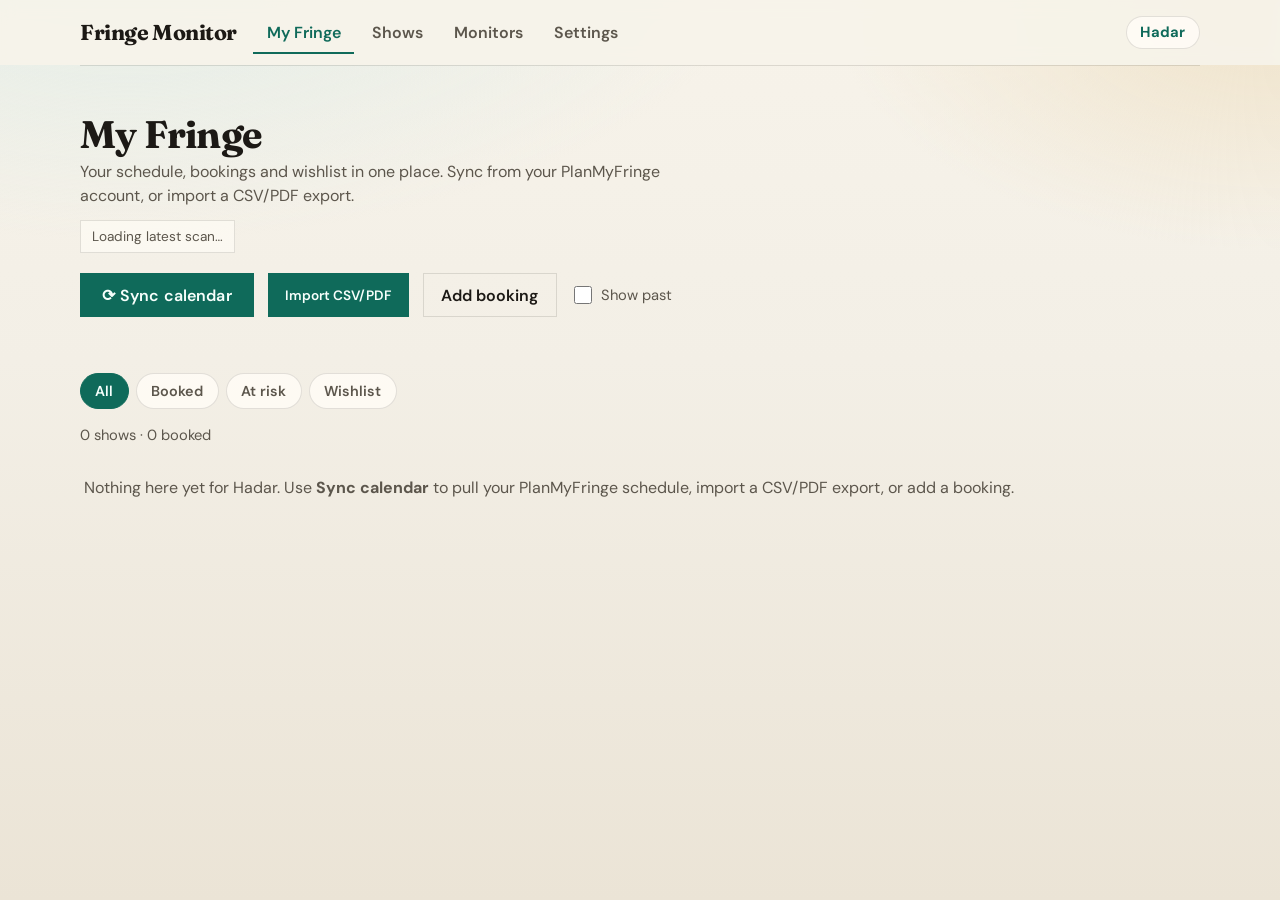
==== commit 5178defe: "Survive weak signal + test offline: cached-first data loads, SW shell, pytest rig The site failed on" ====
--- a/frontend/index.html
+++ b/frontend/index.html
@@ -9,6 +9,8 @@
     <link
       href="https://fonts.googleapis.com/css2?family=DM+Sans:ital,opsz,wght@0,9..40,400;0,9..40,600;0,9..40,700;1,9..40,400&family=Fraunces:opsz,wght@9..144,600;9..144,700&display=swap"
       rel="stylesheet"
+      media="print"
+      onload="this.media='all'"
     />
     <link rel="stylesheet" href="./styles.css" />
     <script src="./config.js"></script>
@@ -57,6 +59,7 @@
         <div id="wishlist-cards"></div>
       </section>
     </div>
+    <script src="./net.js"></script>
     <script src="./ui.js"></script>
     <script src="./app.js"></script>
   </body>
--- a/frontend/styles.css
+++ b/frontend/styles.css
@@ -741,8 +741,27 @@
 
 /* ---------------------------------------------------------------- itinerary (My Fringe) */
 
+/* Desktop gets full tables; the card layout is mobile-only. */
+.mobile-cards {
+  display: none;
+}
+
+@media (max-width: 760px) {
+  .mobile-cards {
+    display: block;
+  }
+
+  .desktop-table {
+    display: none;
+  }
+}
+
 .day-group {
   margin: 1.5rem 0 0.5rem;
+}
+
+.day-group .table-wrap {
+  margin-top: 0;
 }
 
 .day-group h3 {
@@ -976,19 +995,6 @@
   min-height: 0;
   width: auto;
   margin: 0;
-}
-
-.hold-check {
-  flex-direction: row !important;
-  align-items: center;
-  gap: 0.45rem;
-  font-weight: 600;
-}
-
-.hold-check input {
-  min-width: 0;
-  min-height: 0;
-  width: auto;
 }
 
 /* ---------------------------------------------------------------- show detail page */
@@ -1126,15 +1132,6 @@
 
 /* ---------------------------------------------------------------- misc */
 
-.creds-banner {
-  border: 1px solid var(--warn);
-  background: var(--warn-soft);
-  color: var(--warn);
-  padding: 0.7rem 0.9rem;
-  margin-bottom: 1.25rem;
-  font-size: 0.95rem;
-}
-
 .monitor-show-label {
   min-width: 18rem;
   flex: 1 1 18rem;
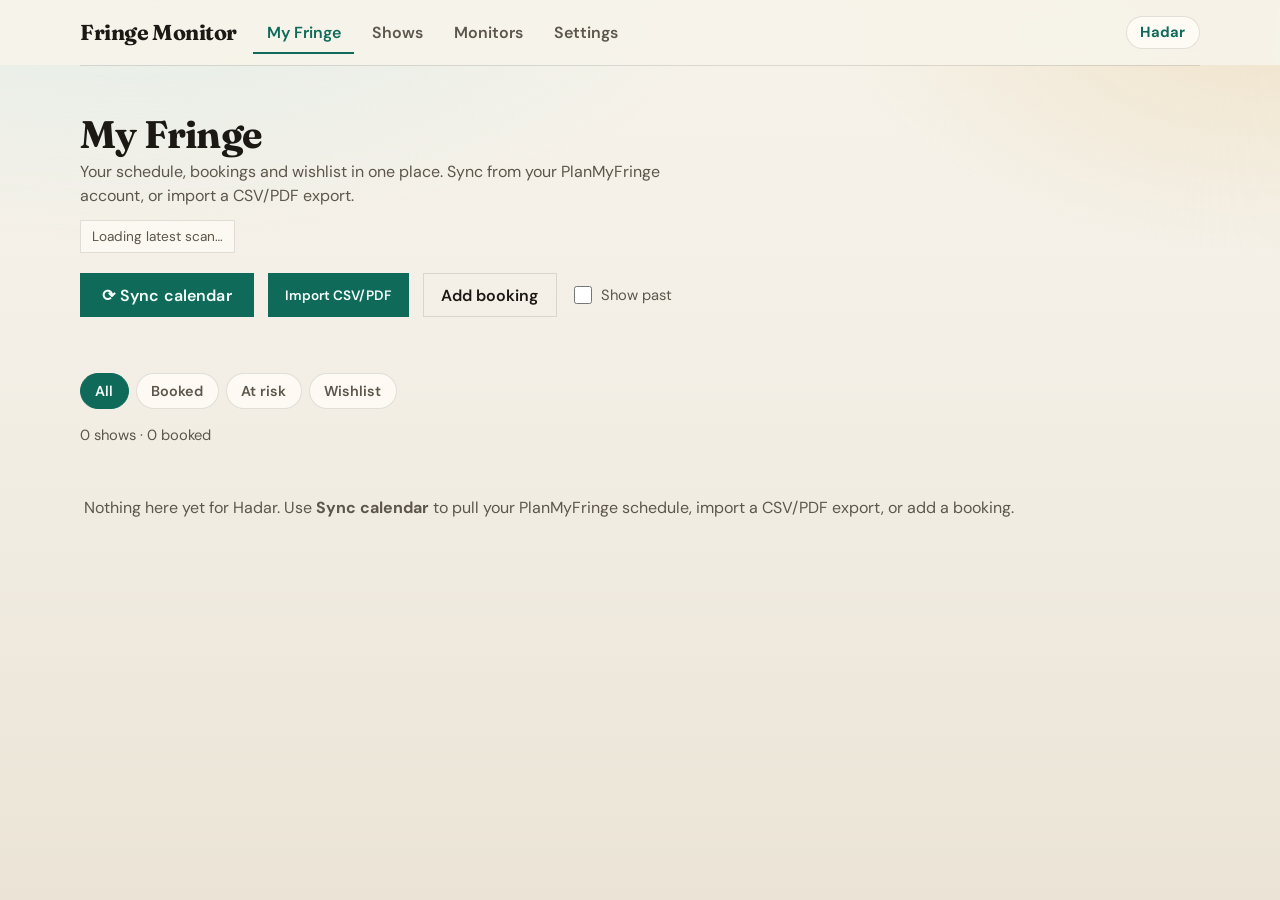
==== commit f07b7d9b: "Live-refresh My Fringe entries on page load The itinerary rendered whatever the daily scan last wrot" ====
--- a/frontend/index.html
+++ b/frontend/index.html
@@ -50,6 +50,7 @@
       </div>
 
       <div id="itin-summary" class="status"></div>
+      <div id="itin-live" class="status"></div>
       <div id="itinerary"></div>
 
       <section id="wishlist-extra" hidden>
